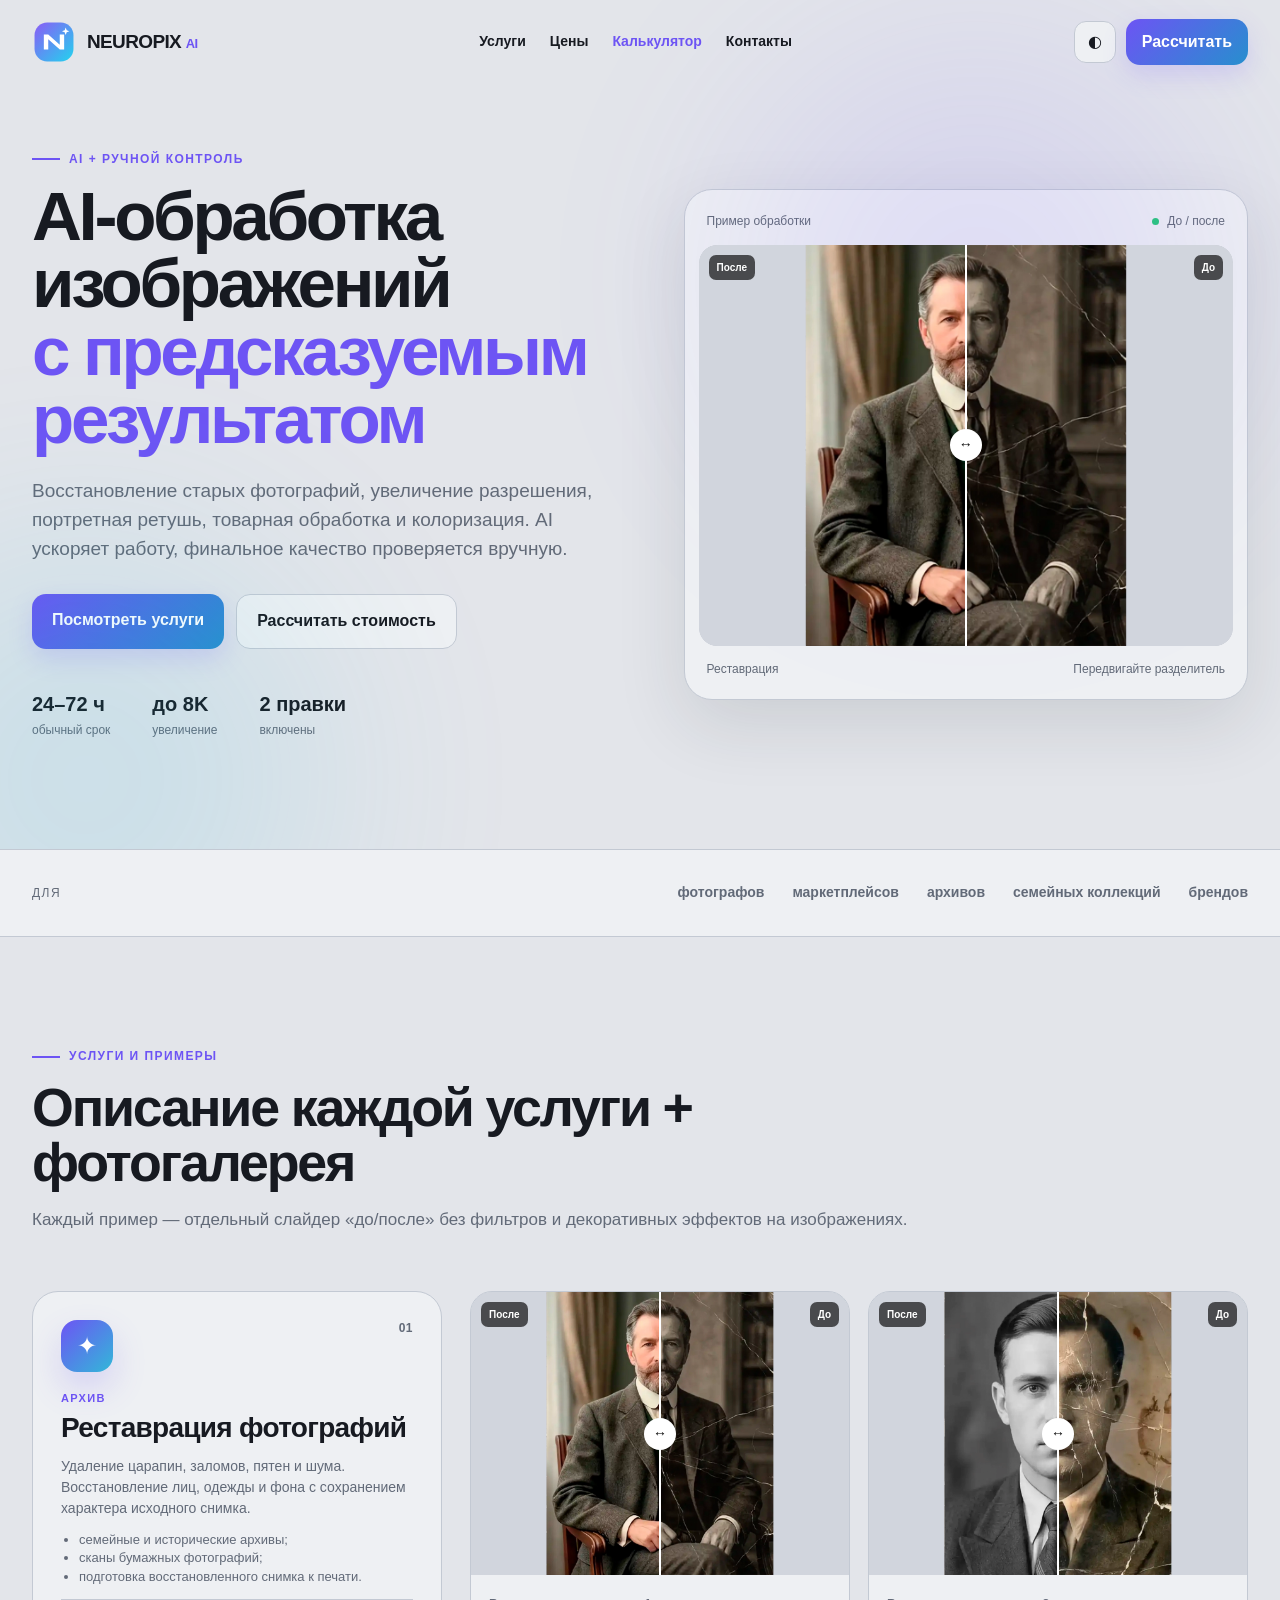
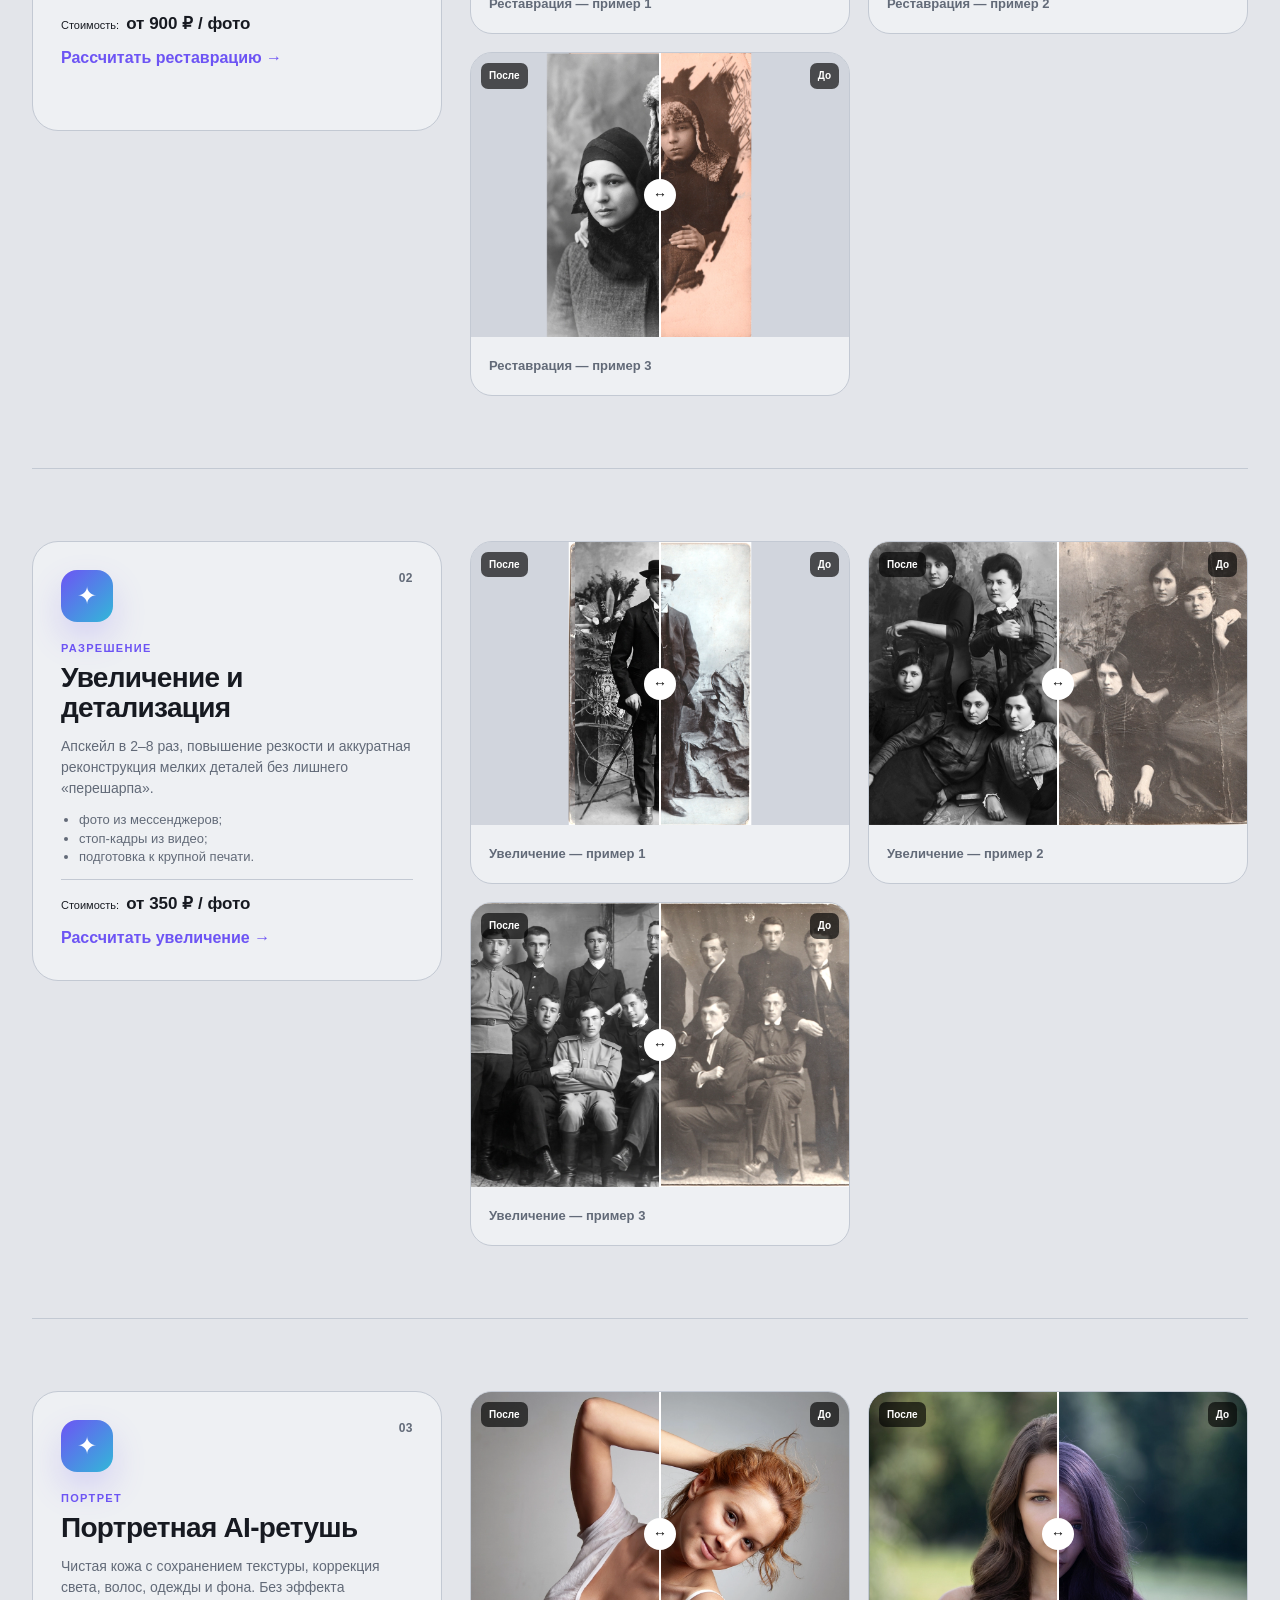
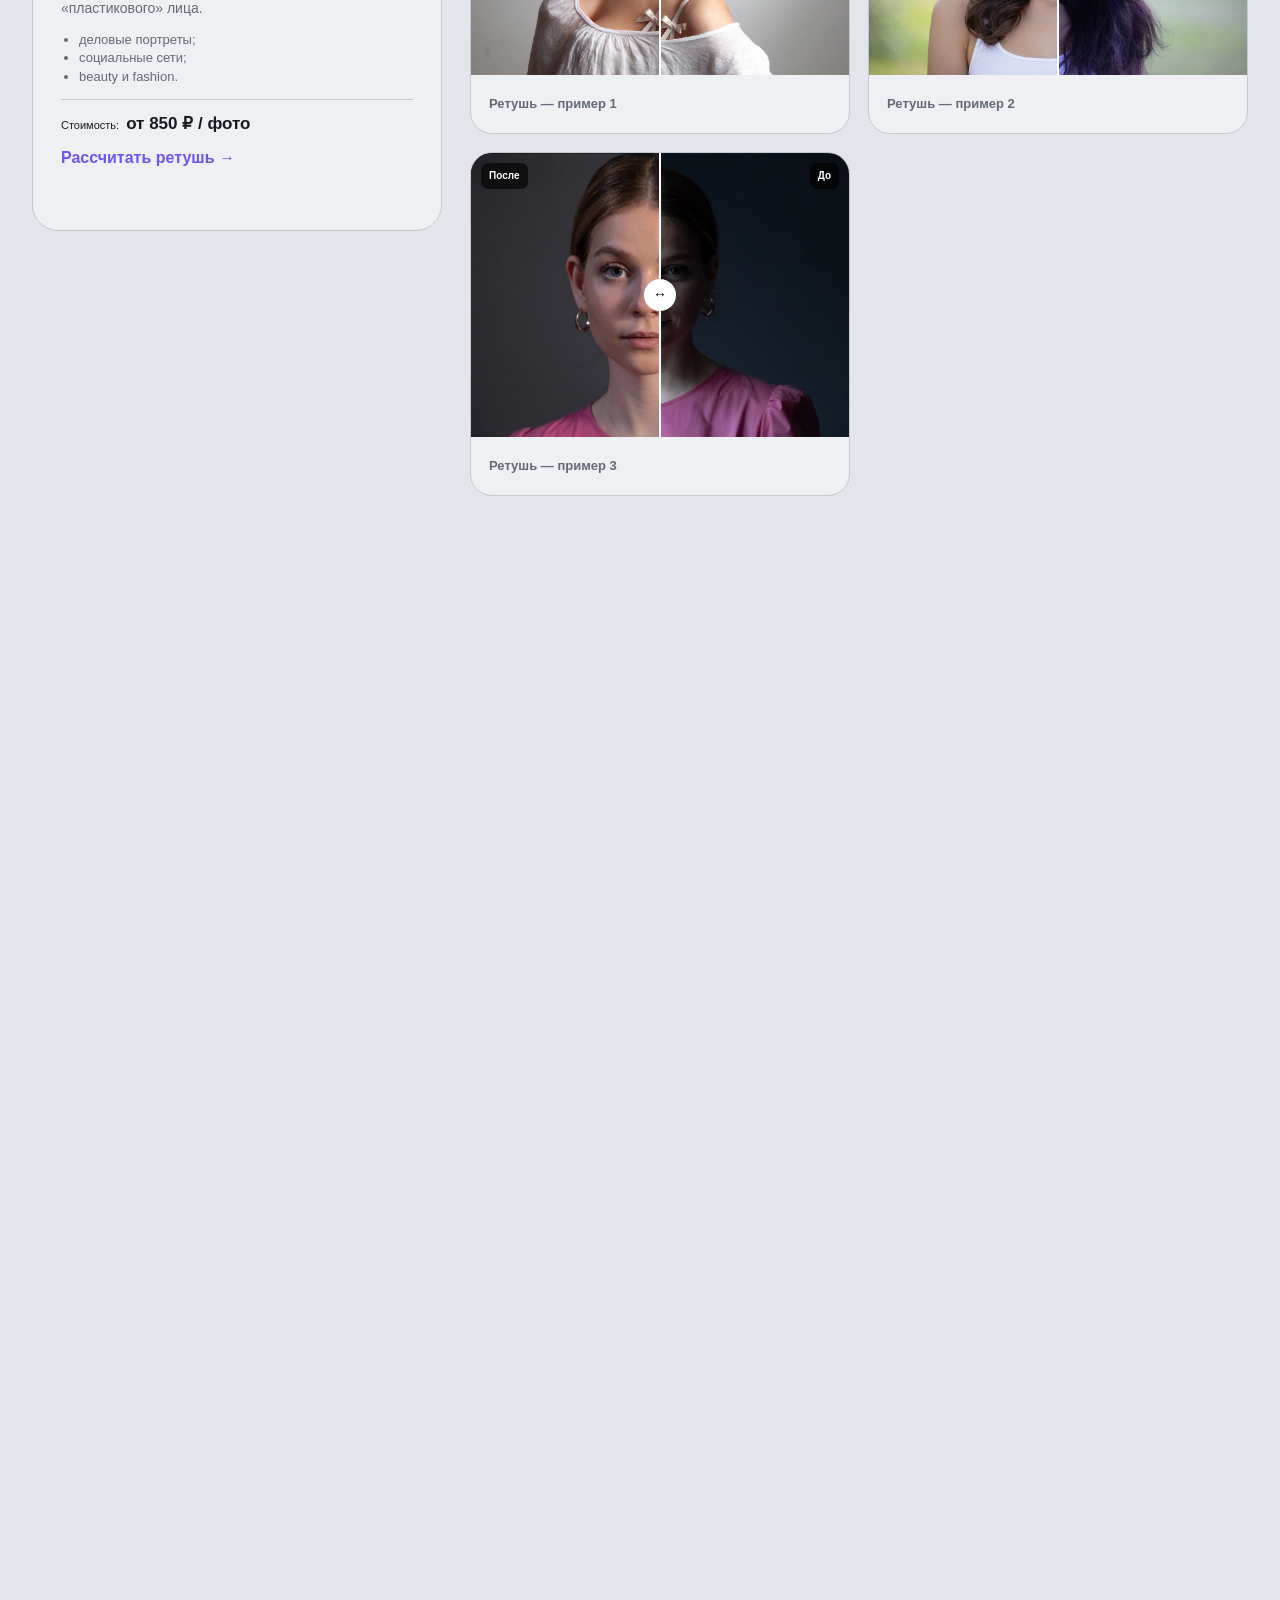
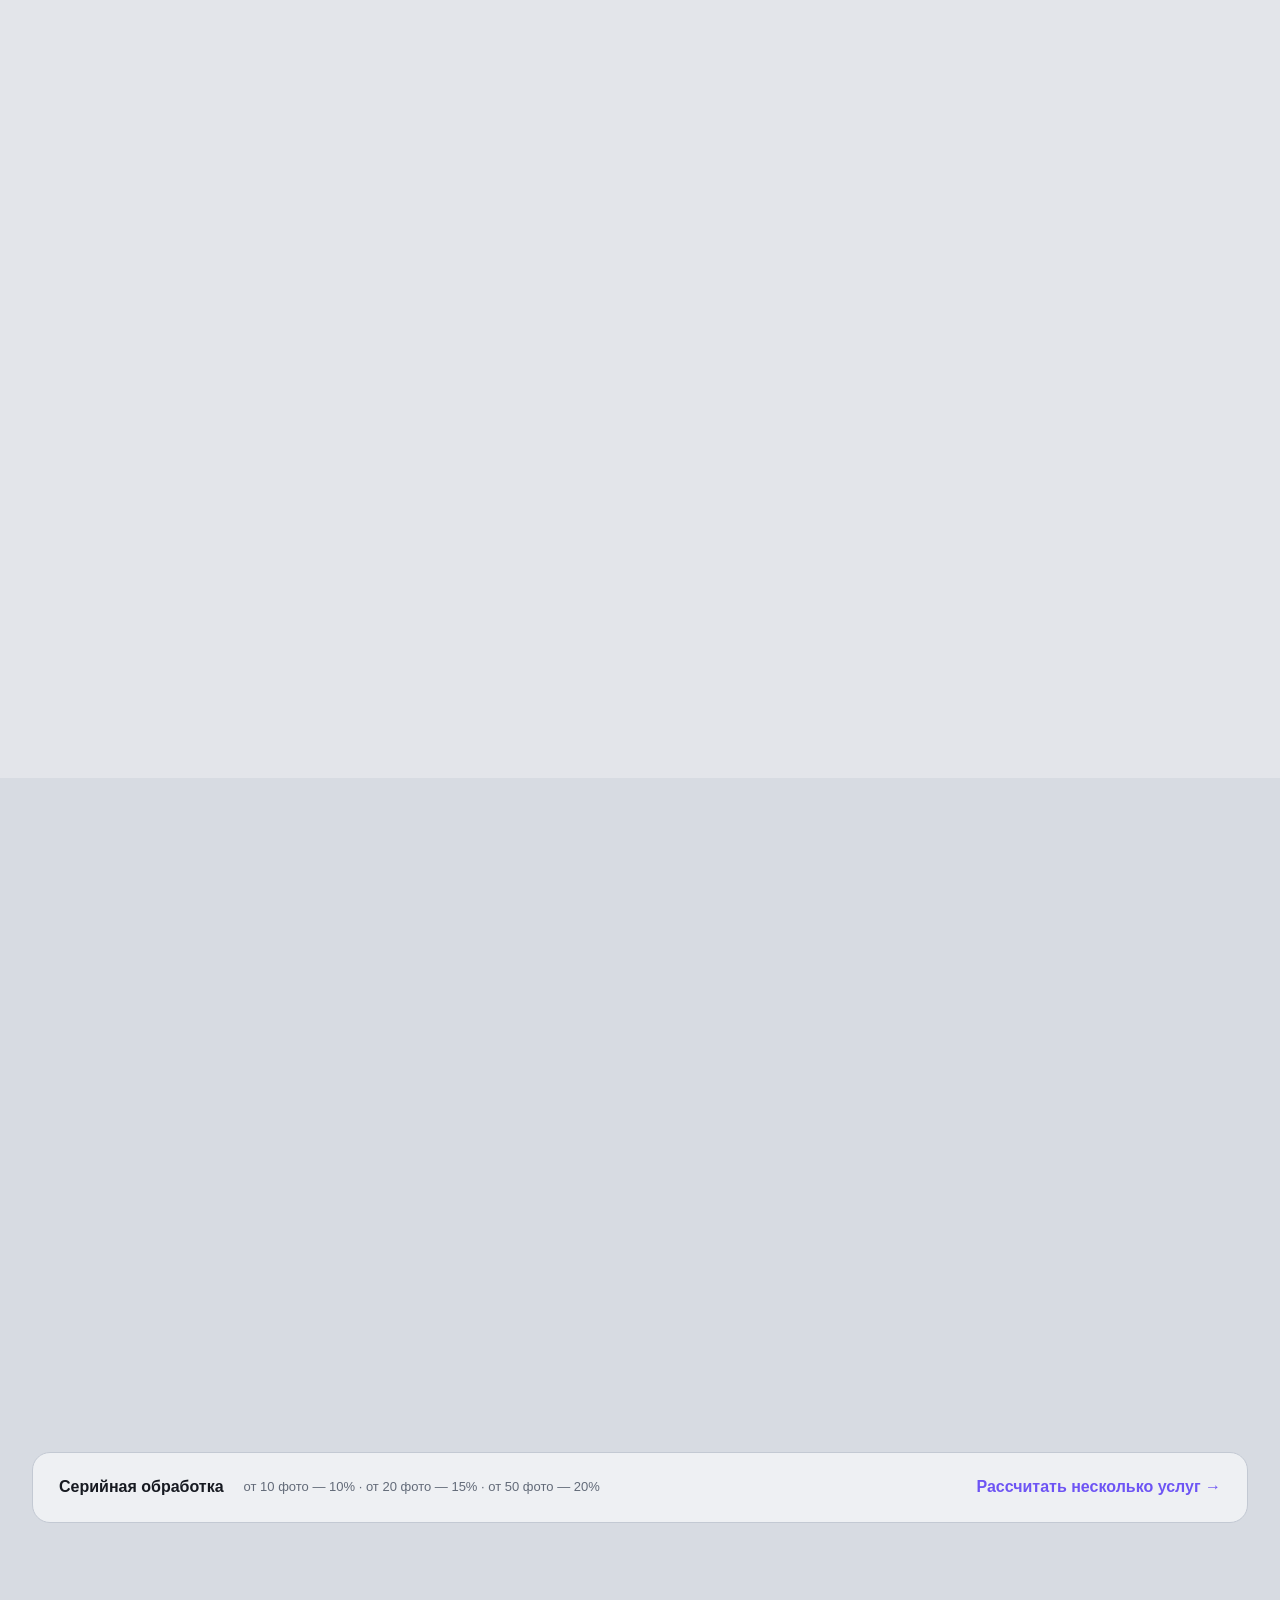
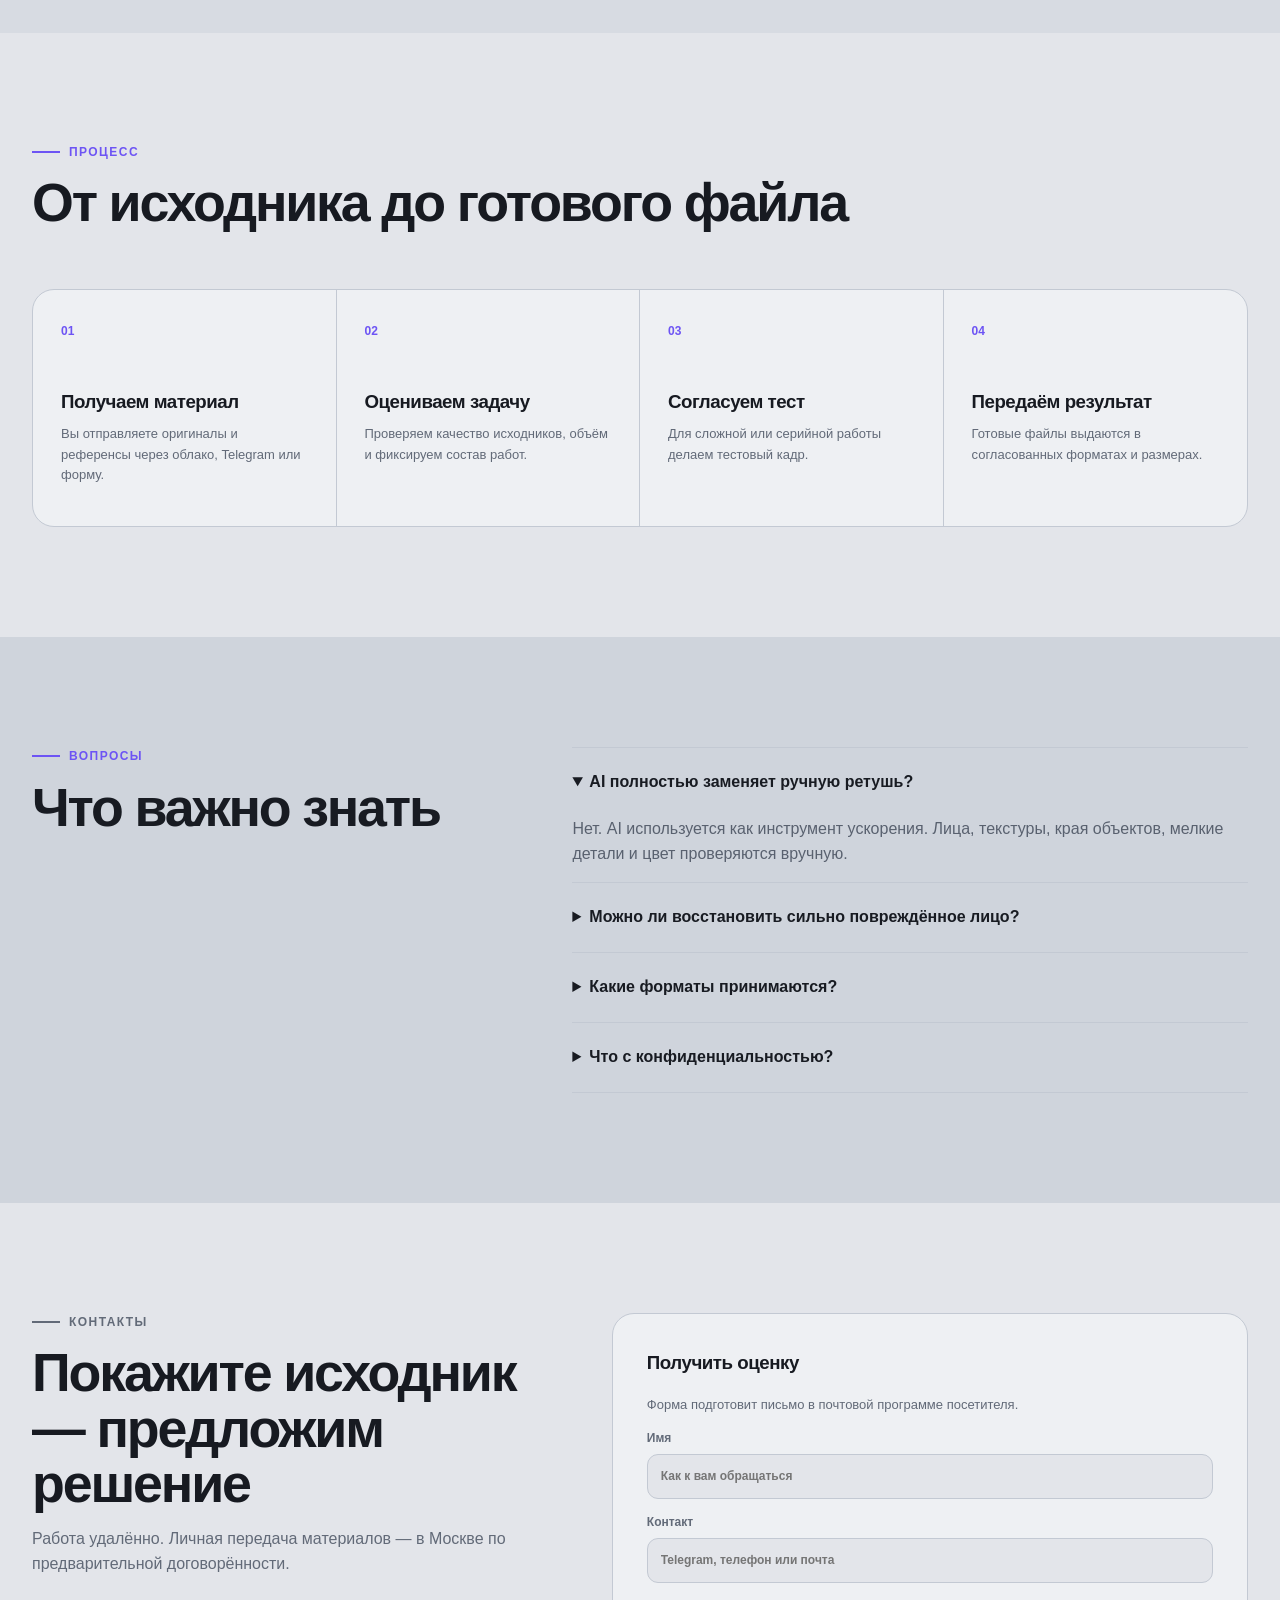
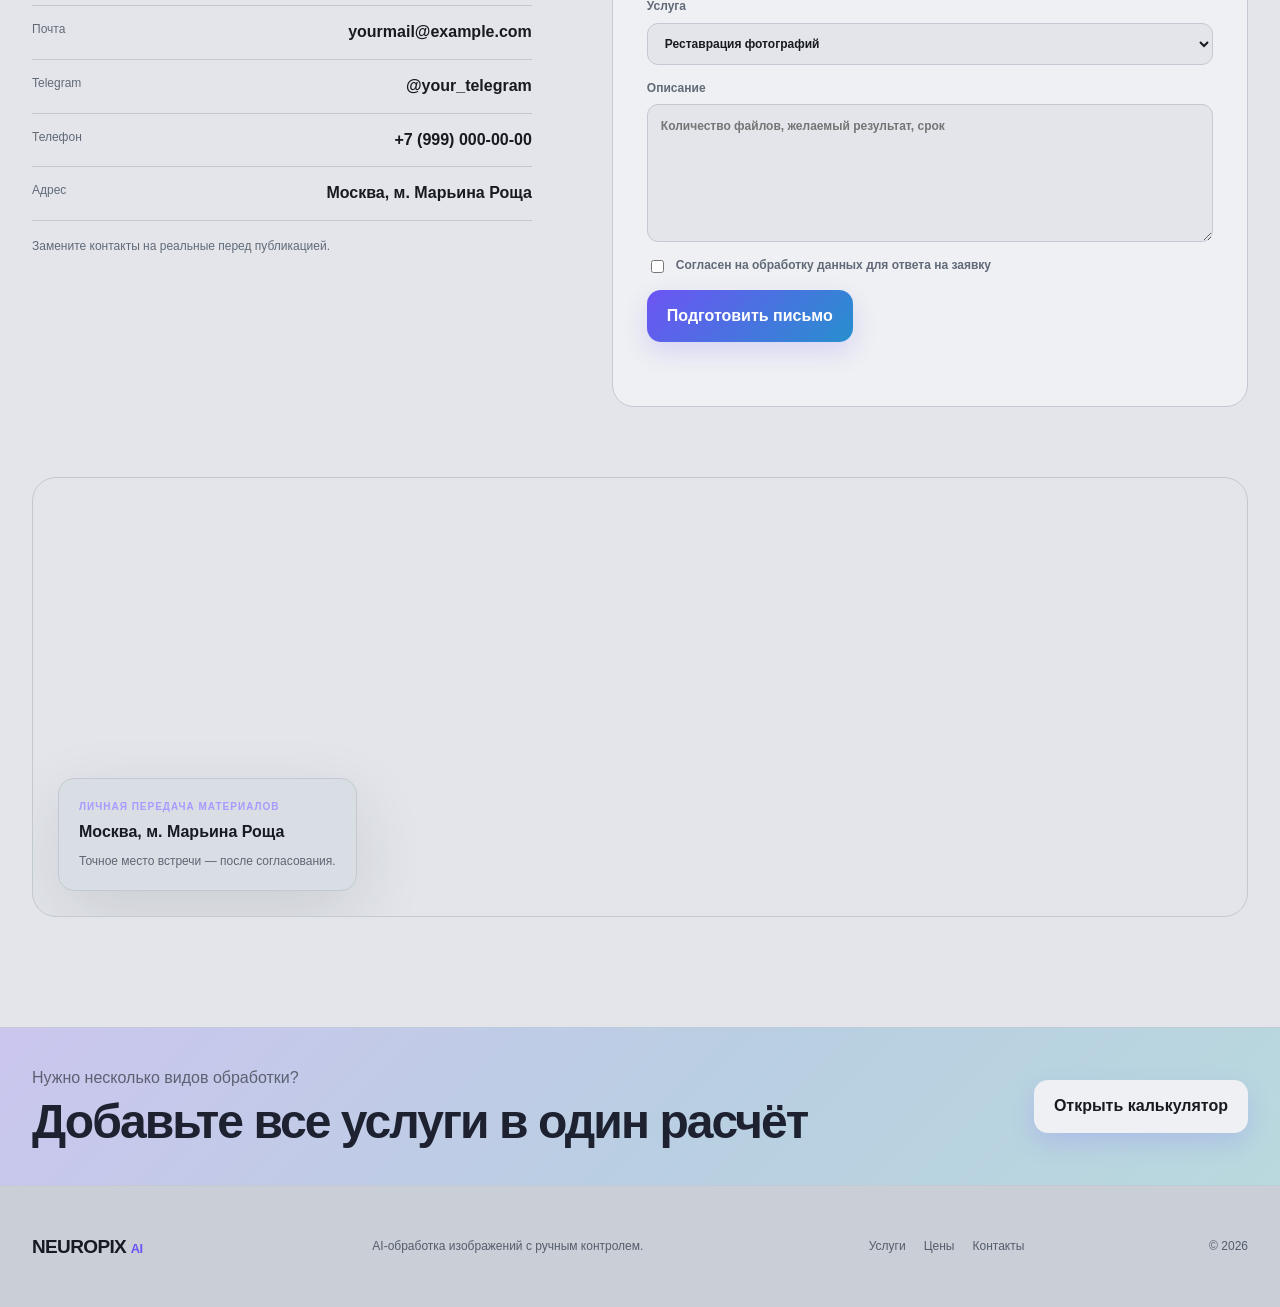
==== index.html @ d30654f6 "Add files via upload" ====
<!DOCTYPE html>
<html lang="ru">
<head>
  <meta charset="UTF-8">
  <meta name="viewport" content="width=device-width, initial-scale=1.0">
  <meta name="description" content="NEUROPIX AI — реставрация, ретушь, увеличение, колоризация и AI-обработка изображений.">
  <meta name="theme-color" content="#e3e5ea">
  <title>NEUROPIX AI — AI-обработка изображений</title>
  <link rel="stylesheet" href="assets/styles.css">
  <script src="assets/prices.js" defer></script>
  <script src="assets/images.js" defer></script>
  <script src="assets/script.js" defer></script>
</head>
<body>
  <a class="skip-link" href="#main">Перейти к содержанию</a>

  <header class="header" id="top">
    <div class="container header__inner">
      <a class="logo" href="#top" aria-label="NEUROPIX AI — на главную">
        <svg class="logo__mark" viewBox="0 0 52 52" aria-hidden="true">
          <defs><linearGradient id="logoGradient" x1="0" y1="0" x2="1" y2="1"><stop offset="0" stop-color="#8b5cf6"/><stop offset="1" stop-color="#22d3ee"/></linearGradient></defs>
          <rect x="3" y="3" width="46" height="46" rx="15" fill="url(#logoGradient)"/>
          <path d="M14 35V17h5.2l13.6 12.2V17H38v18h-5.1L19.2 22.8V35H14Z" fill="white"/>
          <path d="M39.8 8.8l1.2 3.2 3.2 1.2-3.2 1.2-1.2 3.2-1.2-3.2-3.2-1.2 3.2-1.2 1.2-3.2Z" fill="white"/>
        </svg>
        <span class="logo__text">NEUROPIX <small>AI</small></span>
      </a>

      <nav class="nav" id="site-nav" aria-label="Основная навигация">
        <a href="#services">Услуги</a>
        <a href="#prices">Цены</a>
        <button class="nav__button" type="button" data-open-calculator>Калькулятор</button>
        <a href="#contacts">Контакты</a>
      </nav>

      <div class="header__actions">
        <button class="icon-button theme-toggle" type="button" aria-label="Переключить тему" title="Переключить тему">◐</button>
        <button class="button button--small" type="button" data-open-calculator>Рассчитать</button>
        <button class="menu-toggle" type="button" aria-controls="site-nav" aria-expanded="false" aria-label="Открыть меню"><span></span><span></span><span></span></button>
      </div>
    </div>
  </header>

  <main id="main">
    <section class="hero section">
      <div class="hero__glow hero__glow--one"></div>
      <div class="hero__glow hero__glow--two"></div>
      <div class="container hero__grid">
        <div class="hero__content reveal">
          <p class="eyebrow"><span></span> AI + ручной контроль</p>
          <h1>AI-обработка изображений <em>с предсказуемым результатом</em></h1>
          <p class="hero__lead">Восстановление старых фотографий, увеличение разрешения, портретная ретушь, товарная обработка и колоризация. AI ускоряет работу, финальное качество проверяется вручную.</p>
          <div class="hero__buttons">
            <a class="button" href="#services">Посмотреть услуги</a>
            <button class="button button--ghost" type="button" data-open-calculator>Рассчитать стоимость</button>
          </div>
          <ul class="hero__facts"><li><strong>24–72 ч</strong><span>обычный срок</span></li><li><strong>до 8K</strong><span>увеличение</span></li><li><strong>2 правки</strong><span>включены</span></li></ul>
        </div>

        <div class="hero__visual reveal" data-delay="120">
          <div class="hero-card">
            <div class="hero-card__top"><span>Пример обработки</span><span class="status"><i></i> До / после</span></div>
            <div class="compare compare--hero" data-hero-compare></div>
            <div class="hero-card__meta"><span>Реставрация</span><span>Передвигайте разделитель</span></div>
          </div>
        </div>
      </div>
    </section>

    <section class="trust">
      <div class="container trust__inner"><span>Для</span><div class="trust__items"><span>фотографов</span><span>маркетплейсов</span><span>архивов</span><span>семейных коллекций</span><span>брендов</span></div></div>
    </section>

    <section class="section services-section" id="services">
      <div class="container">
        <div class="section-heading reveal">
          <p class="eyebrow"><span></span> Услуги и примеры</p>
          <h2>Описание каждой услуги + фотогалерея</h2>
          <p>Каждый пример — отдельный слайдер «до/после» без фильтров и декоративных эффектов на изображениях.</p>
        </div>

        <article class="service-detail reveal" id="restoration">
          <div class="service-detail__copy">
            <span class="service-detail__number">01</span><p class="service-detail__kicker">Архив</p><h3>Реставрация фотографий</h3>
            <p>Удаление царапин, заломов, пятен и шума. Восстановление лиц, одежды и фона с сохранением характера исходного снимка.</p>
            <ul><li>семейные и исторические архивы;</li><li>сканы бумажных фотографий;</li><li>подготовка восстановленного снимка к печати.</li></ul>
            <div class="service-detail__price">Стоимость: <strong data-price="restoration"></strong></div>
            <button class="text-button" type="button" data-open-calculator data-service="restoration">Рассчитать реставрацию →</button>
          </div>
          <div class="service-detail__gallery" data-gallery="restoration"></div>
        </article>

        <article class="service-detail reveal" id="upscale">
          <div class="service-detail__copy">
            <span class="service-detail__number">02</span><p class="service-detail__kicker">Разрешение</p><h3>Увеличение и детализация</h3>
            <p>Апскейл в 2–8 раз, повышение резкости и аккуратная реконструкция мелких деталей без лишнего «перешарпа».</p>
            <ul><li>фото из мессенджеров;</li><li>стоп-кадры из видео;</li><li>подготовка к крупной печати.</li></ul>
            <div class="service-detail__price">Стоимость: <strong data-price="upscale"></strong></div>
            <button class="text-button" type="button" data-open-calculator data-service="upscale">Рассчитать увеличение →</button>
          </div>
          <div class="service-detail__gallery" data-gallery="upscale"></div>
        </article>

        <article class="service-detail reveal" id="retouch">
          <div class="service-detail__copy">
            <span class="service-detail__number">03</span><p class="service-detail__kicker">Портрет</p><h3>Портретная AI-ретушь</h3>
            <p>Чистая кожа с сохранением текстуры, коррекция света, волос, одежды и фона. Без эффекта «пластикового» лица.</p>
            <ul><li>деловые портреты;</li><li>социальные сети;</li><li>beauty и fashion.</li></ul>
            <div class="service-detail__price">Стоимость: <strong data-price="retouch"></strong></div>
            <button class="text-button" type="button" data-open-calculator data-service="retouch">Рассчитать ретушь →</button>
          </div>
          <div class="service-detail__gallery" data-gallery="retouch"></div>
        </article>

        <article class="service-detail reveal" id="marketplace">
          <div class="service-detail__copy">
            <span class="service-detail__number">04</span><p class="service-detail__kicker">E-commerce</p><h3>Товары и маркетплейсы</h3>
            <p>Удаление и замена фона, чистка предмета, коррекция цвета, тени и отражений. Серия приводится к единому визуальному стандарту.</p>
            <ul><li>Ozon и Wildberries;</li><li>интернет-магазины и каталоги;</li><li>серийная обработка карточек.</li></ul>
            <div class="service-detail__price">Стоимость: <strong data-price="marketplace"></strong></div>
            <button class="text-button" type="button" data-open-calculator data-service="marketplace">Рассчитать товарные фото →</button>
          </div>
          <div class="service-detail__gallery" data-gallery="marketplace"></div>
        </article>

        <article class="service-detail reveal" id="colorization">
          <div class="service-detail__copy">
            <span class="service-detail__number">05</span><p class="service-detail__kicker">Цвет</p><h3>Колоризация и стилизация</h3>
            <p>Натуральная колоризация чёрно-белых фотографий и стилизация изображения под согласованный визуальный референс.</p>
            <ul><li>исторические фотографии;</li><li>семейные архивы;</li><li>обложки и визуальные серии.</li></ul>
            <div class="service-detail__price">Стоимость: <strong data-price="colorization"></strong></div>
            <button class="text-button" type="button" data-open-calculator data-service="colorization">Рассчитать колоризацию →</button>
          </div>
          <div class="service-detail__gallery" data-gallery="colorization"></div>
        </article>
      </div>
    </section>

    <section class="section section--soft" id="prices">
      <div class="container">
        <div class="section-heading reveal"><p class="eyebrow"><span></span> Стоимость</p><h2>Цены редактируются в одном файле</h2><p>Все суммы на этой странице и в калькуляторе загружаются из <code>assets/prices.js</code>.</p></div>
        <div class="pricing-grid" id="pricing-grid"></div>
        <div class="batch-note reveal"><span>Серийная обработка</span><p id="discount-note"></p><button class="text-button" type="button" data-open-calculator>Рассчитать несколько услуг →</button></div>
      </div>
    </section>

    <section class="section process-section">
      <div class="container">
        <div class="section-heading reveal"><p class="eyebrow"><span></span> Процесс</p><h2>От исходника до готового файла</h2></div>
        <ol class="process"><li class="reveal"><span>01</span><div><h3>Получаем материал</h3><p>Вы отправляете оригиналы и референсы через облако, Telegram или форму.</p></div></li><li class="reveal" data-delay="70"><span>02</span><div><h3>Оцениваем задачу</h3><p>Проверяем качество исходников, объём и фиксируем состав работ.</p></div></li><li class="reveal" data-delay="140"><span>03</span><div><h3>Согласуем тест</h3><p>Для сложной или серийной работы делаем тестовый кадр.</p></div></li><li class="reveal" data-delay="210"><span>04</span><div><h3>Передаём результат</h3><p>Готовые файлы выдаются в согласованных форматах и размерах.</p></div></li></ol>
      </div>
    </section>

    <section class="section section--dark faq-section">
      <div class="container faq-grid">
        <div class="section-heading reveal"><p class="eyebrow"><span></span> Вопросы</p><h2>Что важно знать</h2></div>
        <div class="accordion reveal"><details open><summary>AI полностью заменяет ручную ретушь?</summary><p>Нет. AI используется как инструмент ускорения. Лица, текстуры, края объектов, мелкие детали и цвет проверяются вручную.</p></details><details><summary>Можно ли восстановить сильно повреждённое лицо?</summary><p>Возможность зависит от исходника и наличия дополнительных фотографий. При нехватке информации реконструкция может быть художественной.</p></details><details><summary>Какие форматы принимаются?</summary><p>JPEG, PNG, TIFF, PSD и большинство RAW-форматов. Для лучшего результата нужен оригинальный файл.</p></details><details><summary>Что с конфиденциальностью?</summary><p>Файлы используются для выполнения заказа и не публикуются без отдельного разрешения клиента.</p></details></div>
      </div>
    </section>

    <section class="section contact-section" id="contacts">
      <div class="container contact-grid">
        <div class="contact-info reveal">
          <p class="eyebrow"><span></span> Контакты</p><h2>Покажите исходник — предложим решение</h2><p>Работа удалённо. Личная передача материалов — в Москве по предварительной договорённости.</p>
          <div class="contact-list"><a href="mailto:yourmail@example.com"><span>Почта</span><strong>yourmail@example.com</strong></a><a href="https://t.me/your_telegram" target="_blank" rel="noopener"><span>Telegram</span><strong>@your_telegram</strong></a><a href="tel:+79990000000"><span>Телефон</span><strong>+7 (999) 000-00-00</strong></a><div><span>Адрес</span><strong>Москва, м. Марьина Роща</strong></div></div>
          <p class="replace-note">Замените контакты на реальные перед публикацией.</p>
        </div>

        <form class="contact-form reveal" id="contact-form" data-email="yourmail@example.com">
          <h3>Получить оценку</h3><p>Форма подготовит письмо в почтовой программе посетителя.</p>
          <label>Имя<input type="text" name="name" autocomplete="name" placeholder="Как к вам обращаться" required></label>
          <label>Контакт<input type="text" name="contact" placeholder="Telegram, телефон или почта" required></label>
          <label>Услуга<select name="service" id="contact-service"></select></label>
          <label>Описание<textarea name="message" rows="6" placeholder="Количество файлов, желаемый результат, срок"></textarea></label>
          <label class="checkbox"><input type="checkbox" required><span>Согласен на обработку данных для ответа на заявку</span></label>
          <button class="button" type="submit">Подготовить письмо</button><p class="form-status" id="form-status" aria-live="polite"></p>
        </form>
      </div>

      <div class="container map-wrap reveal"><iframe title="Карта района Марьина Роща в Москве" src="https://www.openstreetmap.org/export/embed.html?bbox=37.594%2C55.782%2C37.635%2C55.806&amp;layer=mapnik&amp;marker=55.794%2C37.616" loading="lazy"></iframe><div class="map-card"><span>Личная передача материалов</span><strong>Москва, м. Марьина Роща</strong><p>Точное место встречи — после согласования.</p></div></div>
    </section>

    <section class="cta-section"><div class="container cta reveal"><div><p>Нужно несколько видов обработки?</p><h2>Добавьте все услуги в один расчёт</h2></div><button class="button button--light" type="button" data-open-calculator>Открыть калькулятор</button></div></section>
  </main>

  <footer class="footer"><div class="container footer__grid"><a class="logo" href="#top"><span class="logo__text">NEUROPIX <small>AI</small></span></a><p>AI-обработка изображений с ручным контролем.</p><nav><a href="#services">Услуги</a><a href="#prices">Цены</a><a href="#contacts">Контакты</a></nav><p class="copyright">© <span id="year"></span></p></div></footer>

  <section class="calc-window" id="calculator-window" aria-label="Калькулятор стоимости" aria-hidden="true">
    <header class="calc-window__bar" id="calculator-drag-handle">
      <div><span class="calc-window__dot"></span><strong>Калькулятор услуг</strong></div>
      <div class="calc-window__controls">
        <button type="button" id="calculator-minimize" aria-label="Свернуть калькулятор" title="Свернуть">−</button>
        <button type="button" id="calculator-close" aria-label="Закрыть калькулятор" title="Закрыть">×</button>
      </div>
    </header>
    <div class="calc-window__body" id="calculator-body">
      <p class="calc-window__intro">Добавляйте несколько услуг. Каждая строка рассчитывается отдельно, затем суммы складываются.</p>
      <div class="calc-items" id="calc-items"></div>
      <button class="calc-add" id="calc-add-service" type="button">+ Добавить услугу</button>
      <div class="calc-global">
        <label>Срок выполнения<select id="calc-deadline"></select></label>
      </div>
      <div class="calc-total" aria-live="polite"><div><span>Ориентировочная стоимость</span><strong id="calc-total">—</strong></div><p id="calc-discount"></p></div>
      <div class="calc-actions"><button class="button" id="calc-order" type="button">Перенести расчёт в заявку</button><button class="button button--ghost" id="calc-clear" type="button">Очистить</button></div>
      <p class="calc-footnote">Итоговая стоимость фиксируется после просмотра исходников.</p>
    </div>
  </section>
</body>
</html>
---- assets/styles.css ----
:root {
  color-scheme: light;
  --bg: #e3e5ea;
  --surface: #eef0f3;
  --surface-2: #d7dbe2;
  --surface-3: #cfd4dc;
  --text: #171a21;
  --muted: #626a78;
  --line: #c3c9d3;
  --accent: #6d54f4;
  --accent-2: #278fce;
  --contrast-bg: #cfd4dc;
  --contrast-surface: #dadee5;
  --contrast-text: #181b22;
  --contrast-muted: #59616f;
  --footer-bg: #c9ced7;
  --footer-text: #555e6c;
  --bar-bg: #cfd4dc;
  --bar-button: #bcc2cd;
  --bar-text: #171a21;
  --total-bg: #cfd4dc;
  --compare-bg: #c6cbd4;
  --compare-placeholder: #d1d5dd;
  --compare-placeholder-text: #626a77;
  --map-card-bg: #d9dde4;
  --map-card-text: #171a21;
  --map-card-muted: #5f6774;
  --cta-bg: linear-gradient(135deg,#cbc6ee,#b9cfe2 56%,#b9d9de);
  --cta-text: #1d2130;
  --cta-muted: #5c6171;
  --radius: 24px;
  --shadow: 0 24px 70px rgba(34, 39, 52, .12);
  --container: 1900px;
}
:root[data-theme="dark"] {
  color-scheme: dark;
  --bg:#0c0e13;
  --surface:#13161d;
  --surface-2:#191d26;
  --surface-3:#202530;
  --text:#f5f7fb;
  --muted:#9aa2b1;
  --line:#2a303c;
  --contrast-bg:#090b10;
  --contrast-surface:#11151c;
  --contrast-text:#f5f7fb;
  --contrast-muted:#a6adba;
  --footer-bg:#07080c;
  --footer-text:#a5aab4;
  --bar-bg:#11141b;
  --bar-button:#242935;
  --bar-text:#ffffff;
  --total-bg:#10131a;
  --compare-bg:#252a34;
  --compare-placeholder:#272c36;
  --compare-placeholder-text:#a6adba;
  --map-card-bg:#101219;
  --map-card-text:#ffffff;
  --map-card-muted:#aeb4c0;
  --cta-bg:linear-gradient(135deg,#29205b,#183d6d 55%,#0d5162);
  --cta-text:#ffffff;
  --cta-muted:rgba(255,255,255,.72);
  --shadow:0 24px 70px rgba(0,0,0,.34);
}
* { box-sizing: border-box; }
html { scroll-behavior: smooth; }
body { margin:0; color:var(--text); background:var(--bg); font-family:"Segoe UI",Arial,Helvetica,sans-serif; line-height:1.55; font-weight:400; -webkit-font-smoothing:antialiased; text-rendering:optimizeLegibility; }
button, input, select, textarea { font: inherit; }
a { color:inherit; text-decoration:none; }
button { color:inherit; }
img { display:block; max-width:100%; }
.container { width:min(calc(100% - 64px), var(--container)); margin-inline:auto; }
.section { padding:110px 0; }
.section--soft { background:var(--surface-2); }
.section--dark { color:var(--contrast-text); background:var(--contrast-bg); }
.skip-link { position:fixed; top:-100px; left:20px; z-index:9999; padding:10px 14px; color:var(--text); background:var(--surface); border:1px solid var(--line); }
.skip-link:focus { top:20px; }

.header { position:fixed; inset:0 0 auto; z-index:200; border-bottom:1px solid transparent; transition:background .2s ease,border-color .2s ease; }
.header.is-scrolled { background:color-mix(in srgb, var(--bg) 90%, transparent); border-color:var(--line); backdrop-filter:blur(18px); }
.header__inner { min-height:84px; display:flex; align-items:center; justify-content:space-between; gap:28px; }
.logo { display:inline-flex; align-items:center; gap:11px; font-weight:900; letter-spacing:-.04em; }
.logo__mark { width:44px; height:44px; }
.logo__text { font-size:19px; }
.logo__text small { color:var(--accent); font-size:.68em; }
.nav { display:flex; align-items:center; gap:24px; font-size:14px; font-weight:720; }
.nav__button, .text-button { border:0; padding:0; color:var(--accent); background:none; cursor:pointer; font-weight:780; }
.header__actions { display:flex; align-items:center; gap:10px; }
.icon-button, .menu-toggle { width:42px; height:42px; border:1px solid var(--line); border-radius:12px; background:var(--surface); cursor:pointer; }
.menu-toggle { display:none; place-content:center; gap:4px; }
.menu-toggle span { display:block; width:18px; height:2px; background:currentColor; }
.button { border:0; border-radius:14px; padding:14px 20px; background:linear-gradient(135deg,var(--accent),var(--accent-2)); color:#fff; font-weight:800; cursor:pointer; box-shadow:0 10px 25px rgba(114,87,255,.18); }
.button--small { padding:11px 16px; }
.button--ghost { border:1px solid var(--line); color:var(--text); background:var(--surface); box-shadow:none; }
.button--light { color:var(--text); background:var(--surface); }

.hero { position:relative; overflow:hidden; min-height:760px; padding-top:150px; display:flex; align-items:center; }
.hero__grid { display:grid; grid-template-columns:minmax(0,1.02fr) minmax(520px,.98fr); align-items:center; gap:clamp(48px,5vw,110px); }
.hero__glow { position:absolute; width:480px; height:480px; border-radius:50%; filter:blur(110px); opacity:.12; pointer-events:none; }
.hero__glow--one { right:5%; top:5%; background:#7358ff; }
.hero__glow--two { left:-12%; bottom:-20%; background:#21b6db; }
.eyebrow { display:flex; align-items:center; gap:9px; margin:0 0 14px; color:var(--accent); font-size:12px; font-weight:850; text-transform:uppercase; letter-spacing:.12em; }
.eyebrow span { width:28px; height:2px; background:currentColor; }
h1,h2,h3,p { margin-top:0; }
h1 { margin-bottom:22px; font-size:clamp(48px,5.4vw,82px); line-height:.98; letter-spacing:-.048em; font-weight:800; }
h1 em { display:block; color:var(--accent); font-style:normal; }
h2 { margin-bottom:16px; font-size:clamp(36px,4.2vw,64px); line-height:1.03; letter-spacing:-.04em; font-weight:800; }
h3 { letter-spacing:-.025em; }
.hero__lead { max-width:720px; color:var(--muted); font-size:19px; }
.hero__buttons { display:flex; flex-wrap:wrap; gap:12px; margin:30px 0 40px; }
.hero__facts { display:flex; gap:42px; list-style:none; padding:0; margin:0; }
.hero__facts li { display:grid; gap:1px; }
.hero__facts strong { font-size:20px; }
.hero__facts span { color:var(--muted); font-size:12px; }
.hero-card { max-width:820px; margin-left:auto; padding:14px; background:var(--surface); border:1px solid var(--line); border-radius:28px; box-shadow:var(--shadow); }
.hero-card__top,.hero-card__meta { display:flex; justify-content:space-between; gap:20px; padding:8px 8px 14px; color:var(--muted); font-size:12px; }
.hero-card__meta { padding:14px 8px 7px; }
.status i { display:inline-block; width:7px; height:7px; margin-right:5px; border-radius:50%; background:#28c77a; }
.trust { border-block:1px solid var(--line); background:var(--surface); }
.trust__inner { min-height:86px; display:flex; align-items:center; justify-content:space-between; gap:28px; }
.trust__inner>span { color:var(--muted); font-size:12px; text-transform:uppercase; letter-spacing:.12em; }
.trust__items { display:flex; justify-content:flex-end; gap:28px; color:var(--muted); font-weight:720; font-size:14px; }

.section-heading { max-width:980px; margin-bottom:58px; }
.section-heading>p:last-child { color:var(--muted); font-size:17px; }
.services-section { overflow:hidden; }
.service-detail { display:grid; grid-template-columns:minmax(370px,410px) minmax(0,1fr); gap:28px; padding:72px 0; border-top:1px solid var(--line); align-items:start; }
.service-detail:first-of-type { border-top:0; padding-top:0; }
.service-detail__copy { position:relative; min-height:440px; padding:28px; overflow:hidden; background:var(--surface); border:1px solid var(--line); border-radius:26px; }
.service-detail__copy::before { content:"✦"; position:absolute; top:28px; left:28px; width:52px; height:52px; display:grid; place-items:center; color:#fff; background:linear-gradient(135deg,var(--accent),#32b8d8); border-radius:16px; box-shadow:0 16px 34px color-mix(in srgb,var(--accent) 20%,transparent); font-size:24px; }
.service-detail__number { position:absolute; top:27px; right:28px; display:block; color:var(--muted); font-size:12px; font-weight:700; letter-spacing:.04em; }
.service-detail__kicker { margin:70px 0 6px; color:var(--accent); font-size:11px; font-weight:800; text-transform:uppercase; letter-spacing:.12em; }
.service-detail h3 { margin:0 0 13px; font-size:28px; line-height:1.08; font-weight:800; }
.service-detail__copy>p:not(.service-detail__kicker) { margin-bottom:12px; color:var(--muted); font-size:14px; line-height:1.5; }
.service-detail__copy ul { margin:12px 0 13px; padding-left:18px; color:var(--muted); font-size:13px; line-height:1.4; }
.service-detail__price { display:flex; align-items:baseline; gap:7px; margin:12px 0 9px; padding-top:11px; border-top:1px solid var(--line); font-size:11px; }
.service-detail__price strong { display:inline; margin:0; color:var(--text); font-size:17px; }
.service-detail__gallery { min-width:0; display:grid; grid-template-columns:repeat(3,minmax(0,430px)); gap:18px; align-items:start; justify-content:start; }

.compare-card { margin:0; min-width:0; overflow:hidden; background:var(--surface); border:1px solid var(--line); border-radius:22px; }
.compare-card figcaption { min-height:58px; display:flex; align-items:center; padding:14px 18px; color:var(--muted); font-size:13px; font-weight:600; }
.compare { --position:50%; position:relative; width:100%; aspect-ratio:4/3; overflow:hidden; background:var(--compare-bg); border-radius:0; }
.compare-card--hero { border:0; border-radius:18px; }
.compare-card--hero .compare { aspect-ratio:4/3; border-radius:18px; }
.compare-card--hero figcaption { display:none; }
.compare__placeholder { position:absolute; inset:0; display:grid; place-content:center; padding:20px; text-align:center; color:var(--compare-placeholder-text); background:var(--compare-placeholder); font-size:12px; line-height:1.7; }
.compare__placeholder code { font-size:10px; overflow-wrap:anywhere; }
.compare__image { position:absolute; inset:0; width:100%; height:100%; object-fit:cover; margin:0; padding:0; border:0; opacity:1; filter:none; transform:none; transition:none; }
.compare__after { position:absolute; inset:0; width:100%; overflow:hidden; clip-path:inset(0 calc(100% - var(--position)) 0 0); }
.compare__after .compare__image { width:100%; height:100%; object-fit:cover; object-position:center; }
.compare__label { position:absolute; top:10px; z-index:4; padding:5px 8px; color:#fff; background:rgba(0,0,0,.65); border-radius:7px; font-size:10px; font-weight:800; pointer-events:none; }
.compare__label--before { right:10px; }
.compare__label--after { left:10px; }
.compare__line { position:absolute; z-index:3; top:0; bottom:0; left:var(--position); width:2px; background:#fff; transform:translateX(-1px); pointer-events:none; }
.compare__line::after { content:'↔'; position:absolute; left:50%; top:50%; width:32px; height:32px; display:grid; place-items:center; transform:translate(-50%,-50%); border-radius:50%; color:#111; background:#fff; font-size:14px; font-weight:900; }
.compare__range { position:absolute; z-index:5; inset:0; width:100%; height:100%; margin:0; opacity:0; cursor:ew-resize; }

.pricing-grid { display:grid; grid-template-columns:repeat(5,1fr); gap:14px; }
.price-card { padding:26px; background:var(--surface); border:1px solid var(--line); border-radius:20px; }
.price-card>p { min-height:45px; font-weight:780; }
.price-card__price { display:flex; align-items:baseline; gap:6px; margin:18px 0; }
.price-card__price span,.price-card__price small { color:var(--muted); font-size:12px; }
.price-card__price strong { font-size:26px; letter-spacing:-.04em; }
.price-card ul { min-height:132px; margin:0 0 20px; padding-left:17px; color:var(--muted); font-size:13px; }
.batch-note { display:grid; grid-template-columns:auto 1fr auto; align-items:center; gap:20px; margin-top:18px; padding:22px 26px; border:1px solid var(--line); border-radius:18px; background:var(--surface); }
.batch-note span { font-weight:800; }
.batch-note p { margin:0; color:var(--muted); font-size:13px; }
.process { display:grid; grid-template-columns:repeat(4,1fr); list-style:none; padding:0; margin:0; border:1px solid var(--line); border-radius:22px; overflow:hidden; background:var(--surface); }
.process li { min-height:220px; padding:28px; border-right:1px solid var(--line); }
.process li:last-child { border-right:0; }
.process li>span { color:var(--accent); font-weight:900; font-size:12px; }
.process h3 { margin:45px 0 8px; }
.process p { color:var(--muted); font-size:13px; }
.faq-grid { display:grid; grid-template-columns:.8fr 1.2fr; gap:90px; }
.section--dark .section-heading p:last-child { color:var(--contrast-muted); }
.accordion details { border-top:1px solid var(--line); }
.accordion details:last-child { border-bottom:1px solid var(--line); }
.accordion summary { padding:22px 0; cursor:pointer; font-weight:760; }
.accordion p { color:var(--contrast-muted); }
.contact-grid { display:grid; grid-template-columns:.88fr 1.12fr; gap:80px; align-items:start; }
.contact-info>p { color:var(--muted); }
.contact-list { margin-top:28px; border-top:1px solid var(--line); }
.contact-list>* { display:flex; justify-content:space-between; gap:20px; padding:14px 0; border-bottom:1px solid var(--line); }
.contact-list span { color:var(--muted); font-size:12px; }
.contact-list strong { text-align:right; }
.replace-note { margin-top:16px; font-size:12px; }
.contact-form { padding:34px; background:var(--surface); border:1px solid var(--line); border-radius:22px; }
.contact-form>p { color:var(--muted); font-size:13px; }
.contact-form label,.calc-window label { display:grid; gap:7px; margin-bottom:14px; color:var(--muted); font-size:12px; font-weight:720; }
input,select,textarea { width:100%; border:1px solid var(--line); border-radius:11px; padding:12px 13px; color:var(--text); background:var(--bg); outline:none; }
textarea { resize:vertical; }
input:focus,select:focus,textarea:focus { border-color:var(--accent); box-shadow:0 0 0 3px color-mix(in srgb,var(--accent) 14%,transparent); }
.checkbox { display:flex!important; grid-template-columns:auto 1fr; align-items:flex-start; gap:9px!important; }
.checkbox input { width:auto; margin-top:4px; }
.form-status { min-height:20px; margin:10px 0 0!important; }
.map-wrap { position:relative; height:440px; margin-top:70px; overflow:hidden; border:1px solid var(--line); border-radius:24px; }
.map-wrap iframe { width:100%; height:100%; border:0; }
:root[data-theme="dark"] .map-wrap iframe { filter:invert(.90) hue-rotate(180deg) brightness(.78) contrast(.92); }
.map-card { position:absolute; left:25px; bottom:25px; max-width:360px; padding:20px; color:var(--map-card-text); background:var(--map-card-bg); border:1px solid var(--line); border-radius:16px; box-shadow:var(--shadow); }
.map-card span { display:block; margin-bottom:6px; color:#a89aff; font-size:10px; font-weight:850; text-transform:uppercase; letter-spacing:.1em; }
.map-card p { margin:7px 0 0; color:var(--map-card-muted); font-size:12px; }
.cta-section { padding:38px 0; color:var(--cta-text); background:var(--cta-bg); border-block:1px solid color-mix(in srgb,var(--line) 72%,transparent); }
.cta { display:flex; align-items:center; justify-content:space-between; gap:30px; }
.cta p { margin-bottom:6px; color:var(--cta-muted); }
.cta h2 { margin:0; font-size:clamp(30px,4vw,48px); }
.footer { padding:46px 0; color:var(--footer-text); background:var(--footer-bg); }
.footer__grid { display:grid; grid-template-columns:1fr 1.5fr 1fr auto; align-items:center; gap:28px; }
.footer .logo { color:var(--text); }
.footer p { margin:0; font-size:12px; }
.footer nav { display:flex; gap:18px; font-size:12px; }

/* Calculator: floating, closeable, minimizable, draggable; max 90% viewport height, 650px width. */
.calc-window { position:fixed; z-index:1000; display:none; width:650px; max-width:calc(100vw - 24px); max-height:90vh; overflow:hidden; color:var(--text); background:var(--surface); border:1px solid var(--line); border-radius:18px; box-shadow:0 30px 90px rgba(0,0,0,.28); }
.calc-window.is-open { display:flex; flex-direction:column; }
.calc-window.is-dragging { user-select:none; }
.calc-window__bar { flex:0 0 52px; display:flex; align-items:center; justify-content:space-between; gap:20px; padding:0 12px 0 16px; color:var(--bar-text); background:var(--bar-bg); border-bottom:1px solid var(--line); cursor:move; touch-action:none; }
.calc-window__bar>div:first-child { display:flex; align-items:center; gap:9px; }
.calc-window__dot { width:8px; height:8px; border-radius:50%; background:#7b63ff; }
.calc-window__controls { display:flex; gap:5px; }
.calc-window__controls button { width:34px; height:32px; border:0; border-radius:8px; color:var(--bar-text); background:var(--bar-button); cursor:pointer; font-size:20px; line-height:1; }
.calc-window__body { min-height:0; overflow-y:auto; overscroll-behavior:contain; padding:20px; }
.calc-window.is-minimized { max-height:52px; }
.calc-window.is-minimized .calc-window__body { display:none; }
.calc-window__intro { margin-bottom:14px; color:var(--muted); font-size:12px; }
.calc-items { display:grid; gap:10px; }
.calc-item { padding:14px; border:1px solid var(--line); border-radius:14px; background:var(--bg); }
.calc-item__head { display:flex; justify-content:space-between; align-items:center; gap:15px; margin-bottom:10px; }
.calc-item__head strong { font-size:13px; }
.calc-item__remove { border:0; padding:0; color:#d45c68; background:none; cursor:pointer; font-size:11px; font-weight:780; }
.calc-item label { margin-bottom:9px; }
.calc-item__grid { display:grid; grid-template-columns:145px 1fr; gap:10px; }
.calc-item__subtotal { display:flex; justify-content:space-between; align-items:center; gap:15px; padding-top:10px; border-top:1px solid var(--line); }
.calc-item__subtotal span { color:var(--muted); font-size:11px; }
.calc-item__subtotal strong { font-size:16px; }
.calc-add { width:100%; margin:10px 0 14px; border:1px dashed var(--accent); border-radius:12px; padding:11px; color:var(--accent); background:transparent; cursor:pointer; font-weight:780; }
.calc-global { padding:12px 0 0; border-top:1px solid var(--line); }
.calc-total { padding:16px; color:var(--text); background:var(--total-bg); border:1px solid var(--line); border-radius:14px; }
.calc-total>div { display:flex; align-items:flex-end; justify-content:space-between; gap:20px; }
.calc-total span { color:var(--muted); font-size:11px; }
.calc-total strong { font-size:27px; letter-spacing:-.04em; }
.calc-total p { margin:7px 0 0; color:var(--muted); font-size:11px; }
.calc-actions { display:flex; gap:10px; margin-top:12px; }
.calc-actions .button { flex:1; }
.calc-footnote { margin:10px 0 0; color:var(--muted); font-size:10px; }

.reveal { opacity:0; transform:translateY(18px); transition:opacity .5s ease,transform .5s ease; }
.reveal.is-visible { opacity:1; transform:none; }

/* Theme consistency */
::selection { background:color-mix(in srgb,var(--accent) 28%,transparent); }
:root[data-theme="light"] .button--ghost { background:var(--surface); }
:root[data-theme="light"] .section--dark .eyebrow,
:root[data-theme="light"] .section--dark .service-detail__number { color:var(--accent); }
:root[data-theme="dark"] .button--light { background:#f4f5f8; color:#171a21; }

@media (max-width:1600px) {
  .service-detail__gallery { grid-template-columns:repeat(2,minmax(0,430px)); }
}
@media (max-width:1200px) {
  .nav { display:none; position:fixed; inset:84px 20px auto; padding:18px; flex-direction:column; align-items:stretch; background:var(--surface); border:1px solid var(--line); border-radius:18px; box-shadow:var(--shadow); }
  .nav.is-open { display:flex; }
  .menu-toggle { display:grid; }
  .service-detail { grid-template-columns:1fr; gap:24px; }
  .service-detail__copy { width:min(410px,100%); min-height:430px; }
  .service-detail__gallery { grid-template-columns:repeat(3,minmax(0,430px)); }
  .pricing-grid { grid-template-columns:repeat(3,1fr); }
  .footer__grid { grid-template-columns:1fr 1fr; }
}
@media (max-width:1100px) {
  .service-detail__gallery { grid-template-columns:repeat(2,minmax(0,430px)); }
}
@media (max-width:820px) {
  .section { padding:82px 0; }
  .header__actions .button { display:none; }
  .hero { min-height:auto; padding-top:130px; }
  .hero__grid,.faq-grid,.contact-grid { grid-template-columns:1fr; gap:44px; }
  .hero__visual { max-width:640px; }
  .trust__inner { padding:20px 0; align-items:flex-start; }
  .trust__items { flex-wrap:wrap; justify-content:flex-start; }
  .service-detail__gallery { grid-template-columns:repeat(2,minmax(0,430px)); }
  .pricing-grid { grid-template-columns:repeat(2,1fr); }
  .process { grid-template-columns:1fr 1fr; }
  .process li:nth-child(2) { border-right:0; }
  .cta { align-items:flex-start; flex-direction:column; }
}
@media (max-width:620px) {
  .container { width:min(calc(100% - 28px),var(--container)); }
  .header__inner { min-height:72px; }
  .nav { inset:72px 14px auto; }
  .logo__mark { width:38px; height:38px; }
  h1 { font-size:46px; }
  .hero__facts { gap:20px; flex-wrap:wrap; }
  .service-detail__gallery,.pricing-grid,.process { grid-template-columns:1fr; }
  .process li { border-right:0; }
  .batch-note { grid-template-columns:1fr; }
  .contact-form { padding:22px; }
  .contact-list>* { flex-direction:column; gap:3px; }
  .contact-list strong { text-align:left; }
  .map-wrap { height:420px; }
  .map-card { left:14px; right:14px; bottom:14px; }
  .footer__grid { grid-template-columns:1fr; }
  .footer nav { flex-wrap:wrap; }
  .calc-window { max-width:calc(100vw - 12px); }
  .calc-window__body { padding:14px; }
  .calc-item__grid { grid-template-columns:1fr; }
  .calc-total>div { align-items:flex-start; flex-direction:column; }
  .calc-actions { flex-direction:column; }
}
@media (prefers-reduced-motion:reduce) {
  html { scroll-behavior:auto; }
  *,*::before,*::after { transition-duration:.01ms!important; animation-duration:.01ms!important; }
  .reveal { opacity:1; transform:none; }
}
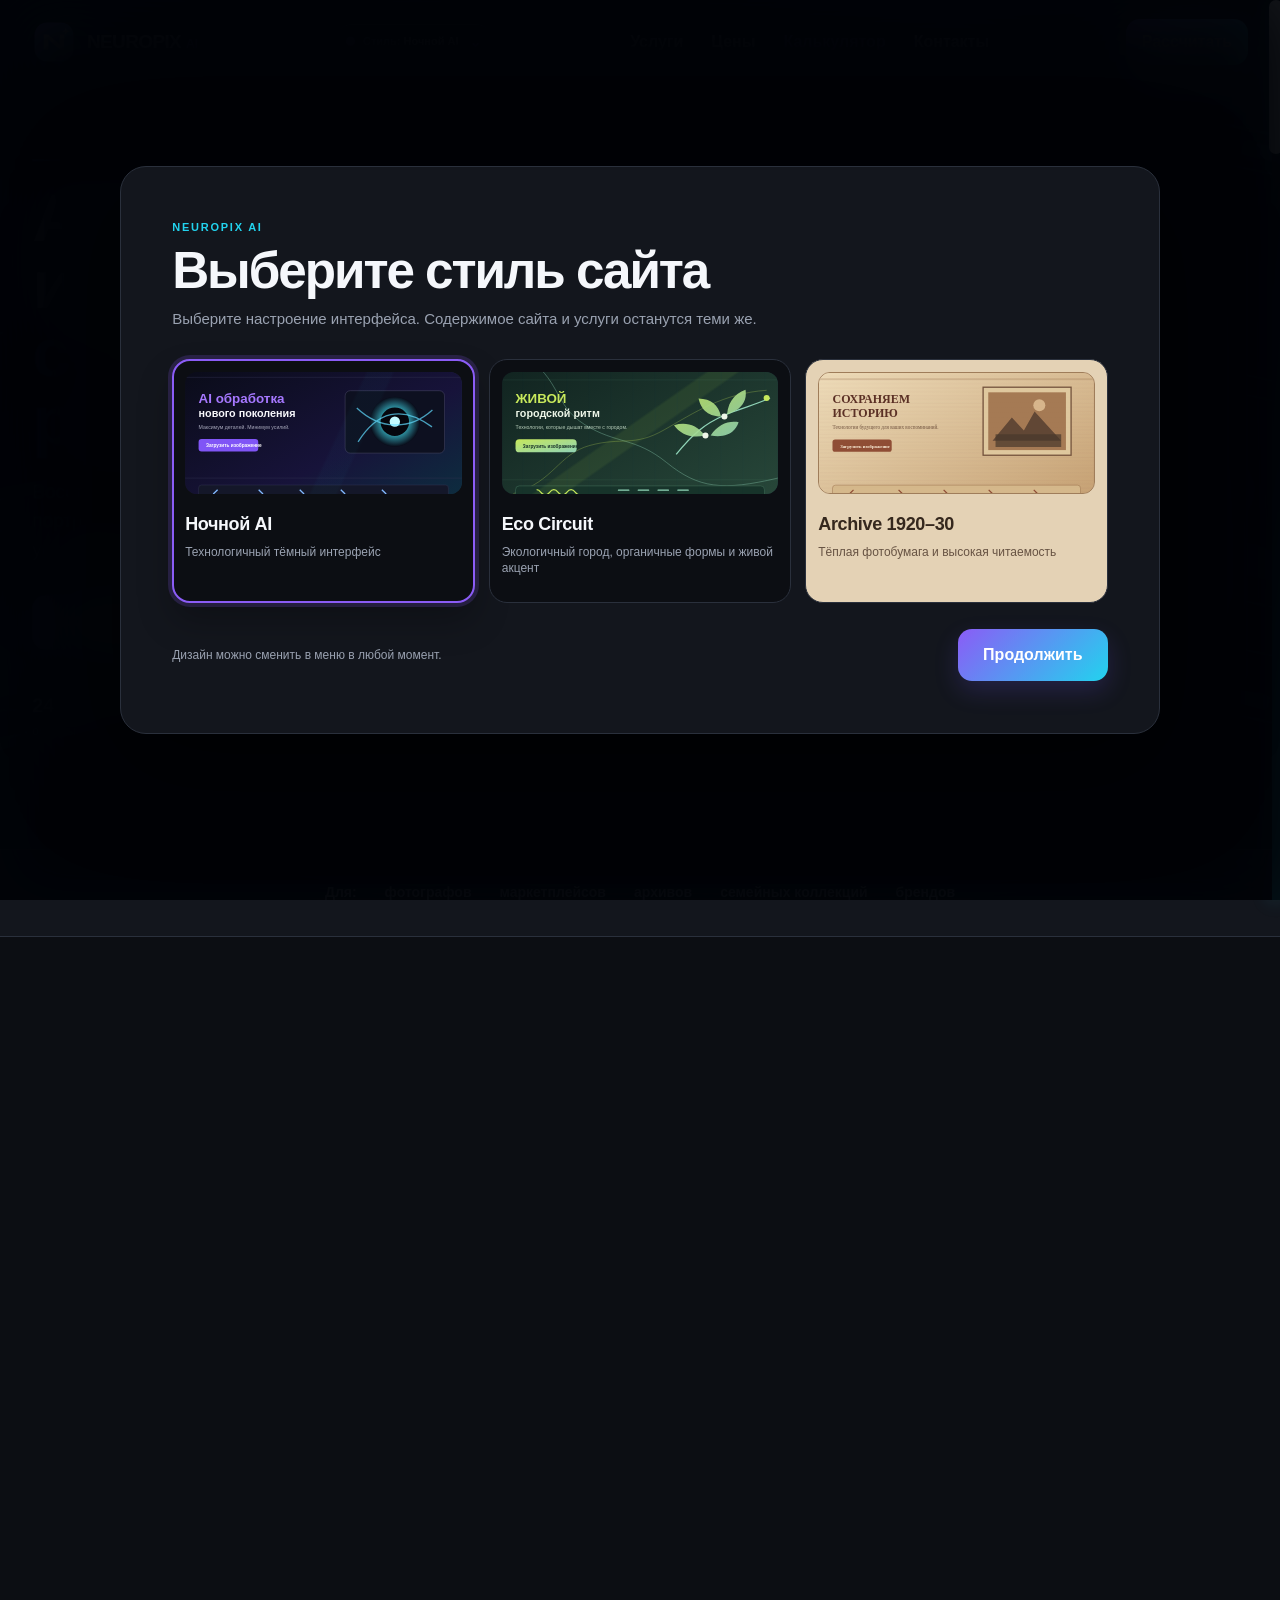
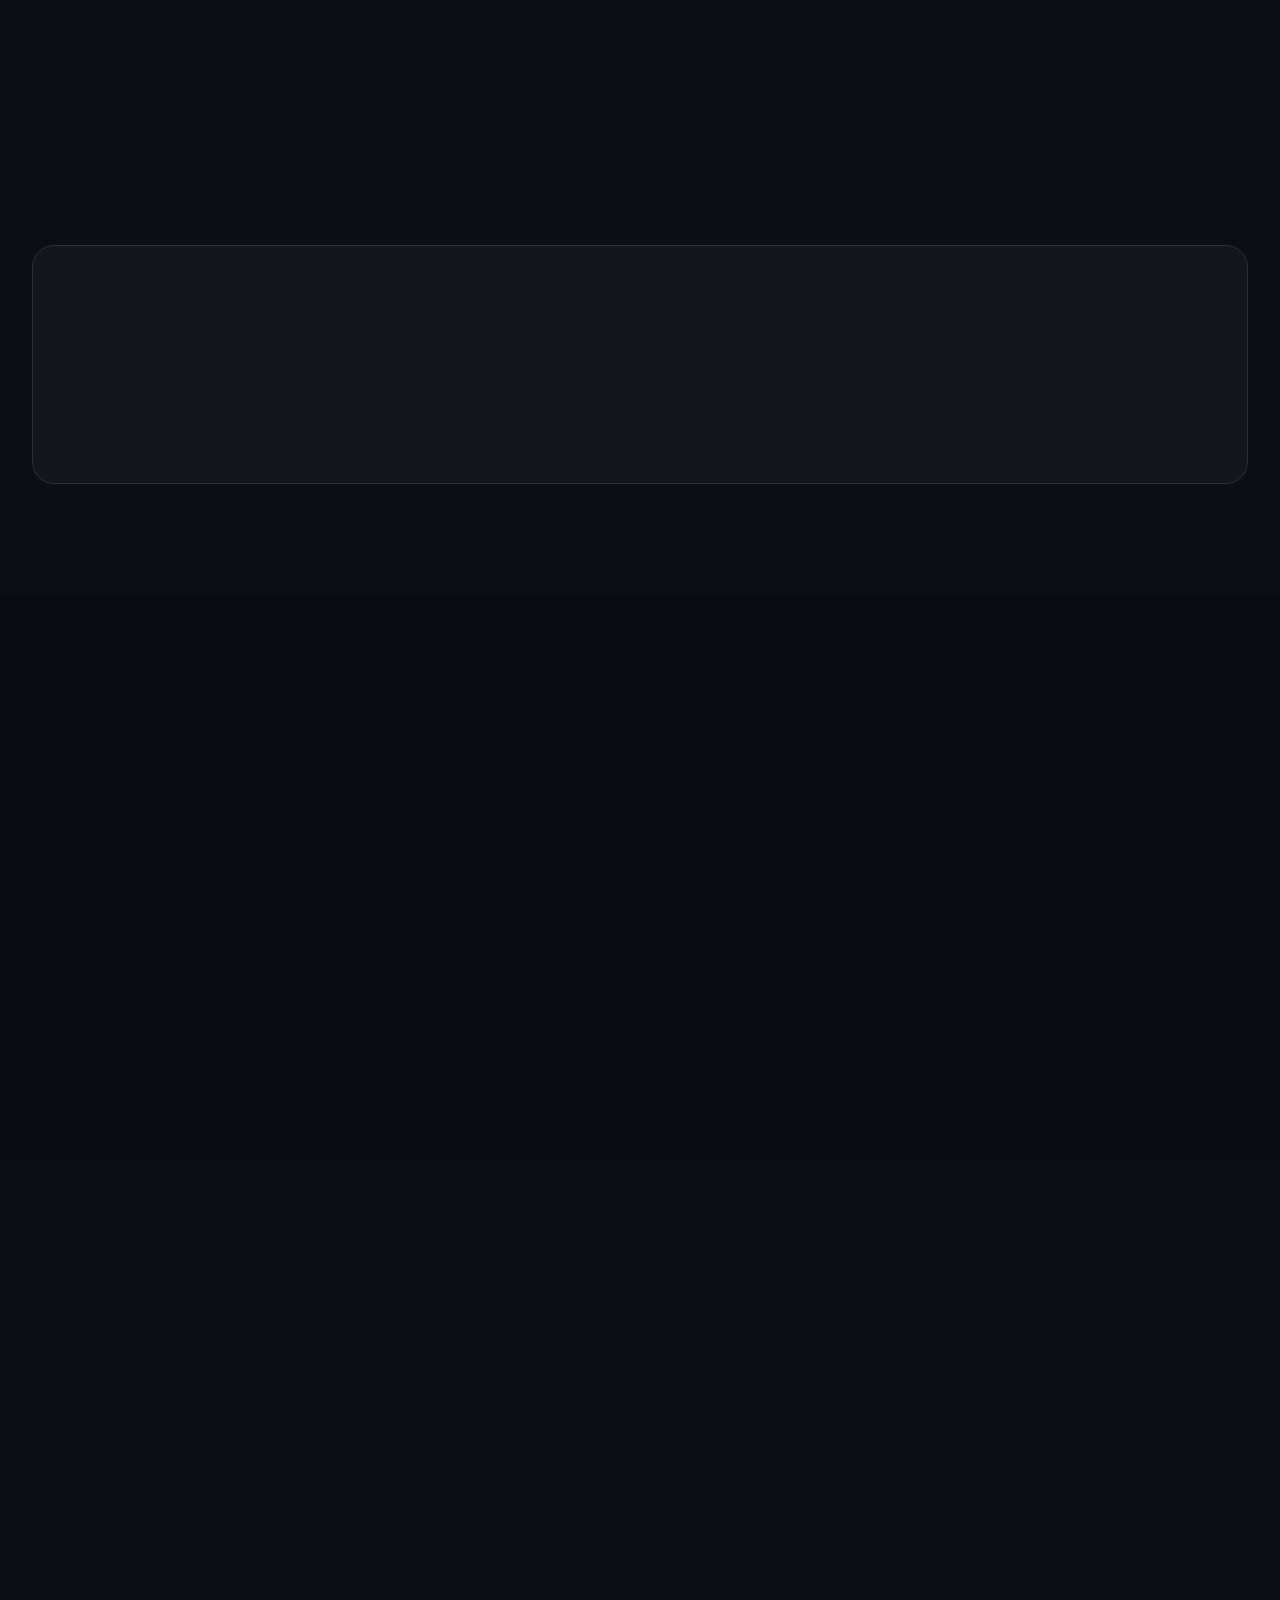
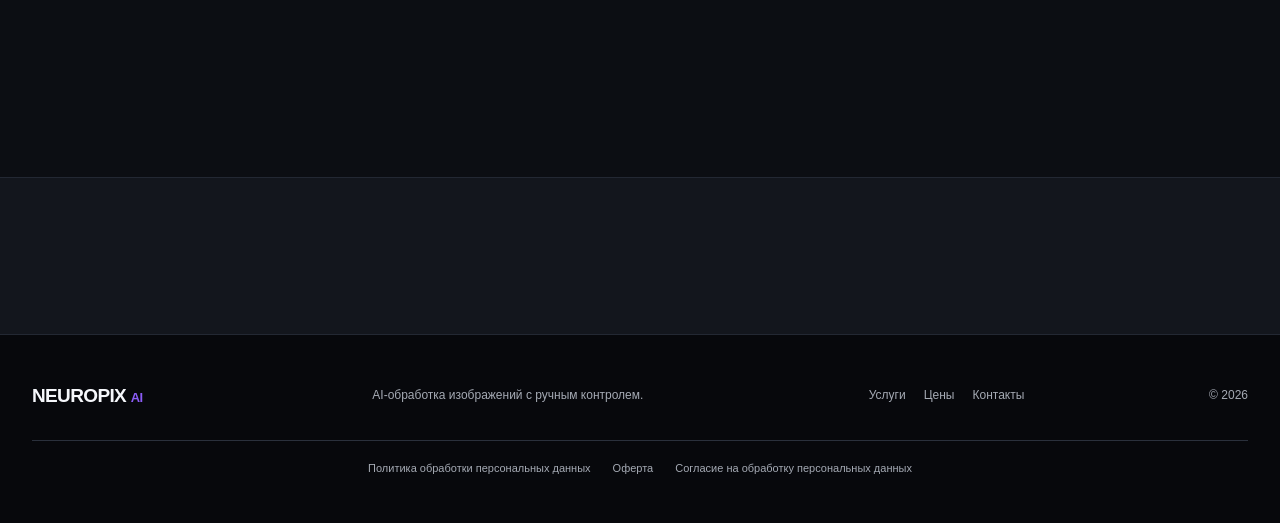
==== commit 54c49769: "feat: deliver multi-theme Neuropix landing" ====
--- a/index.html
+++ b/index.html
@@ -3,16 +3,112 @@
 <head>
   <meta charset="UTF-8">
   <meta name="viewport" content="width=device-width, initial-scale=1.0">
-  <meta name="description" content="NEUROPIX AI — реставрация, ретушь, увеличение, колоризация и AI-обработка изображений.">
-  <meta name="theme-color" content="#e3e5ea">
+  <meta http-equiv="Content-Security-Policy" content="default-src 'self'; base-uri 'self'; object-src 'none'; script-src 'self'; style-src 'self'; style-src-attr 'unsafe-inline'; img-src 'self' data:; font-src 'self'; connect-src 'self' https://script.google.com https://script.googleusercontent.com; frame-src https://www.openstreetmap.org; form-action 'self' https://script.google.com; media-src 'self'; worker-src 'none'; upgrade-insecure-requests">
+  <meta name="description" content="NEUROPIX AI в Москве: реставрация старых фотографий, AI-ретушь портретов, увеличение, колоризация и обработка изображений для маркетплейсов.">
+  <meta name="author" content="NEUROPIX AI">
+  <meta name="robots" content="index, follow, max-image-preview:large, max-snippet:-1, max-video-preview:-1">
+  <meta name="googlebot" content="index, follow">
+  <meta name="referrer" content="strict-origin-when-cross-origin">
+  <meta name="format-detection" content="telephone=no">
+  <meta name="theme-color" content="#0c0e13">
+  <meta name="geo.region" content="RU-MOW">
+  <meta name="geo.placename" content="Москва">
+  <meta name="geo.position" content="55.794;37.616">
+  <meta name="ICBM" content="55.794, 37.616">
+  <link rel="canonical" href="https://agtselishchev.github.io/neuropix_landing/">
+  <link rel="icon" href="assets/favicon.svg" type="image/svg+xml">
+  <link rel="shortcut icon" href="assets/favicon.svg" type="image/svg+xml">
+  <link rel="apple-touch-icon" href="assets/favicon.svg">
+  <meta property="og:locale" content="ru_RU">
+  <meta property="og:type" content="website">
+  <meta property="og:site_name" content="NEUROPIX AI">
+  <meta property="og:title" content="NEUROPIX AI — AI-обработка изображений">
+  <meta property="og:description" content="Реставрация, ретушь, увеличение и колоризация изображений с ручным контролем качества в Москве.">
+  <meta property="og:url" content="https://agtselishchev.github.io/neuropix_landing/">
+  <meta property="og:image" content="https://agtselishchev.github.io/neuropix_landing/photo/restoration-07.webp">
+  <meta property="og:image:alt" content="Пример реставрации фотографии NEUROPIX AI">
+  <meta name="twitter:card" content="summary_large_image">
+  <meta name="twitter:title" content="NEUROPIX AI — AI-обработка изображений">
+  <meta name="twitter:description" content="Реставрация, ретушь, увеличение и колоризация изображений с ручным контролем качества.">
+  <meta name="twitter:image" content="https://agtselishchev.github.io/neuropix_landing/photo/restoration-07.webp">
+  <script src="assets/theme-init.js"></script>
   <title>NEUROPIX AI — AI-обработка изображений</title>
+  <script type="application/ld+json">
+    {
+      "@context": "https://schema.org",
+      "@graph": [
+        {
+          "@type": "ProfessionalService",
+          "@id": "https://agtselishchev.github.io/neuropix_landing/#business",
+          "name": "NEUROPIX AI",
+          "url": "https://agtselishchev.github.io/neuropix_landing/",
+          "description": "AI-обработка изображений с ручным контролем качества: реставрация, ретушь, увеличение, колоризация и товарные фотографии.",
+          "image": "https://agtselishchev.github.io/neuropix_landing/photo/restoration-07.webp",
+          "logo": "https://agtselishchev.github.io/neuropix_landing/assets/favicon.svg",
+          "priceRange": "₽₽",
+          "areaServed": {
+            "@type": "City",
+            "name": "Москва"
+          },
+          "address": {
+            "@type": "PostalAddress",
+            "addressLocality": "Москва",
+            "addressCountry": "RU"
+          },
+          "geo": {
+            "@type": "GeoCoordinates",
+            "latitude": 55.794,
+            "longitude": 37.616
+          },
+          "hasOfferCatalog": {
+            "@type": "OfferCatalog",
+            "name": "Услуги AI-обработки изображений",
+            "itemListElement": [
+              { "@type": "Offer", "itemOffered": { "@type": "Service", "name": "Реставрация фотографий" } },
+              { "@type": "Offer", "itemOffered": { "@type": "Service", "name": "Увеличение и детализация" } },
+              { "@type": "Offer", "itemOffered": { "@type": "Service", "name": "Портретная AI-ретушь" } },
+              { "@type": "Offer", "itemOffered": { "@type": "Service", "name": "Товары и маркетплейсы" } },
+              { "@type": "Offer", "itemOffered": { "@type": "Service", "name": "Колоризация и стилизация" } }
+            ]
+          }
+        },
+        {
+          "@type": "WebSite",
+          "@id": "https://agtselishchev.github.io/neuropix_landing/#website",
+          "url": "https://agtselishchev.github.io/neuropix_landing/",
+          "name": "NEUROPIX AI",
+          "inLanguage": "ru-RU",
+          "publisher": { "@id": "./#business" }
+        },
+        {
+          "@type": "WebPage",
+          "@id": "https://agtselishchev.github.io/neuropix_landing/#webpage",
+          "url": "https://agtselishchev.github.io/neuropix_landing/",
+          "name": "NEUROPIX AI — AI-обработка изображений",
+          "isPartOf": { "@id": "./#website" },
+          "about": { "@id": "./#business" },
+          "inLanguage": "ru-RU"
+        }
+      ]
+    }
+  </script>
   <link rel="stylesheet" href="assets/styles.css">
+  <script src="assets/theme.js" defer></script>
   <script src="assets/prices.js" defer></script>
   <script src="assets/images.js" defer></script>
   <script src="assets/script.js" defer></script>
 </head>
 <body>
   <a class="skip-link" href="#main">Перейти к содержанию</a>
+
+  <div class="parallax-scene" aria-hidden="true">
+    <img class="parallax-object parallax-object--dust" src="assets/IMG/dust.svg" alt="" data-parallax-speed="0.025" data-parallax-drift="5">
+    <img class="parallax-object parallax-object--film" src="assets/IMG/film-frame.svg" alt="" data-parallax-speed="0.12" data-parallax-drift="14">
+    <img class="parallax-object parallax-object--photo" src="assets/IMG/archival-photo.svg" alt="" data-parallax-speed="0.065" data-parallax-drift="9">
+  </div>
+  <div class="scroll-progress" role="scrollbar" tabindex="0" aria-label="Положение на странице" aria-valuemin="0" aria-valuemax="100" aria-valuenow="0">
+    <span class="scroll-progress__thumb"></span>
+  </div>
 
   <header class="header" id="top">
     <div class="container header__inner">
@@ -26,6 +122,8 @@
         <span class="logo__text">NEUROPIX <small>AI</small></span>
       </a>
 
+      <div class="theme-switcher"><button class="theme-switcher__button" type="button" data-theme-open aria-haspopup="dialog" aria-controls="theme-picker"><span class="theme-switcher__dot" aria-hidden="true"></span><span class="theme-switcher__label">Стиль: <b>Ночной AI</b></span><span class="theme-switcher__chevron" aria-hidden="true">⌄</span></button></div>
+
       <nav class="nav" id="site-nav" aria-label="Основная навигация">
         <a href="#services">Услуги</a>
         <a href="#prices">Цены</a>
@@ -34,7 +132,6 @@
       </nav>
 
       <div class="header__actions">
-        <button class="icon-button theme-toggle" type="button" aria-label="Переключить тему" title="Переключить тему">◐</button>
         <button class="button button--small" type="button" data-open-calculator>Рассчитать</button>
         <button class="menu-toggle" type="button" aria-controls="site-nav" aria-expanded="false" aria-label="Открыть меню"><span></span><span></span><span></span></button>
       </div>
@@ -68,14 +165,14 @@
     </section>
 
     <section class="trust">
-      <div class="container trust__inner"><span>Для</span><div class="trust__items"><span>фотографов</span><span>маркетплейсов</span><span>архивов</span><span>семейных коллекций</span><span>брендов</span></div></div>
-    </section>
-
-    <section class="section services-section" id="services">
+      <div class="container trust__inner"><div class="trust__items"><span>Для:</span><span>фотографов</span><span>маркетплейсов</span><span>архивов</span><span>семейных коллекций</span><span>брендов</span></div></div>
+    </section>
+
+    <section class="section services-section" id="services" aria-labelledby="services-title">
       <div class="container">
         <div class="section-heading reveal">
           <p class="eyebrow"><span></span> Услуги и примеры</p>
-          <h2>Описание каждой услуги + фотогалерея</h2>
+          <h2 id="services-title">Описание каждой услуги + фотогалерея</h2>
           <p>Каждый пример — отдельный слайдер «до/после» без фильтров и декоративных эффектов на изображениях.</p>
         </div>
 
@@ -136,54 +233,109 @@
       </div>
     </section>
 
-    <section class="section section--soft" id="prices">
+    <section class="section section--soft" id="prices" aria-labelledby="prices-title">
       <div class="container">
-        <div class="section-heading reveal"><p class="eyebrow"><span></span> Стоимость</p><h2>Цены редактируются в одном файле</h2><p>Все суммы на этой странице и в калькуляторе загружаются из <code>assets/prices.js</code>.</p></div>
+        <div class="section-heading reveal"><p class="eyebrow"><span></span> Стоимость</p><h2 id="prices-title">Цены на обработку изображений</h2></div>
         <div class="pricing-grid" id="pricing-grid"></div>
         <div class="batch-note reveal"><span>Серийная обработка</span><p id="discount-note"></p><button class="text-button" type="button" data-open-calculator>Рассчитать несколько услуг →</button></div>
       </div>
     </section>
 
-    <section class="section process-section">
+    <section class="section process-section" aria-labelledby="process-title">
       <div class="container">
-        <div class="section-heading reveal"><p class="eyebrow"><span></span> Процесс</p><h2>От исходника до готового файла</h2></div>
+        <div class="section-heading reveal"><p class="eyebrow"><span></span> Процесс</p><h2 id="process-title">От исходника до готового файла</h2></div>
         <ol class="process"><li class="reveal"><span>01</span><div><h3>Получаем материал</h3><p>Вы отправляете оригиналы и референсы через облако, Telegram или форму.</p></div></li><li class="reveal" data-delay="70"><span>02</span><div><h3>Оцениваем задачу</h3><p>Проверяем качество исходников, объём и фиксируем состав работ.</p></div></li><li class="reveal" data-delay="140"><span>03</span><div><h3>Согласуем тест</h3><p>Для сложной или серийной работы делаем тестовый кадр.</p></div></li><li class="reveal" data-delay="210"><span>04</span><div><h3>Передаём результат</h3><p>Готовые файлы выдаются в согласованных форматах и размерах.</p></div></li></ol>
       </div>
     </section>
 
-    <section class="section section--dark faq-section">
+    <section class="section section--dark faq-section" aria-labelledby="faq-title">
       <div class="container faq-grid">
-        <div class="section-heading reveal"><p class="eyebrow"><span></span> Вопросы</p><h2>Что важно знать</h2></div>
+        <div class="section-heading reveal"><p class="eyebrow"><span></span> Вопросы</p><h2 id="faq-title">Что важно знать</h2></div>
         <div class="accordion reveal"><details open><summary>AI полностью заменяет ручную ретушь?</summary><p>Нет. AI используется как инструмент ускорения. Лица, текстуры, края объектов, мелкие детали и цвет проверяются вручную.</p></details><details><summary>Можно ли восстановить сильно повреждённое лицо?</summary><p>Возможность зависит от исходника и наличия дополнительных фотографий. При нехватке информации реконструкция может быть художественной.</p></details><details><summary>Какие форматы принимаются?</summary><p>JPEG, PNG, TIFF, PSD и большинство RAW-форматов. Для лучшего результата нужен оригинальный файл.</p></details><details><summary>Что с конфиденциальностью?</summary><p>Файлы используются для выполнения заказа и не публикуются без отдельного разрешения клиента.</p></details></div>
       </div>
     </section>
 
-    <section class="section contact-section" id="contacts">
+    <section class="section testimonials-section" id="reviews" aria-labelledby="reviews-title">
+      <div class="container">
+        <div class="section-heading testimonials-heading reveal">
+          <div>
+            <p class="eyebrow"><span></span> Отзывы клиентов</p>
+            <h2 id="reviews-title">Результат, который хочется сохранить</h2>
+          </div>
+          <p>Люди приходят за аккуратной обработкой — и возвращаются, когда нужно привести в порядок ещё одну важную историю.</p>
+        </div>
+
+        <div class="testimonials-carousel reveal" data-testimonials aria-roledescription="карусель" aria-label="Отзывы клиентов">
+          <div class="testimonials-viewport">
+            <div class="testimonials-track">
+              <article class="testimonial-card">
+                <div class="testimonial-card__person"><img src="people/avatar-tamara.webp" alt="Тамара Белова" loading="lazy"><div><strong>Тамара Белова</strong><span>семейный архив</span></div></div>
+                <p>«На снимке почти не осталось деталей, но после реставрации мы снова увидели лица родителей. Очень бережная работа — без ощущения, что фотографию переписали заново.»</p>
+                <span class="testimonial-card__service">Реставрация · 12 фото</span>
+              </article>
+              <article class="testimonial-card">
+                <div class="testimonial-card__person"><img src="people/avatar-stew.webp" alt="Стюарт Хилл" loading="lazy"><div><strong>Стюарт Хилл</strong><span>частный заказчик</span></div></div>
+                <p>«Получил серию кадров для большого семейного альбома. Цвета выглядят естественно, а главное — все фотографии теперь одного качества и размера.»</p>
+                <span class="testimonial-card__service">Увеличение · 8 фото</span>
+              </article>
+              <article class="testimonial-card">
+                <div class="testimonial-card__person"><img src="people/avatar-olga.webp" alt="Ольга Крылова" loading="lazy"><div><strong>Ольга Крылова</strong><span>бренд одежды</span></div></div>
+                <p>«Карточки товара собрали в единую серию за один день. Фон чистый, цвет вещей не ушёл в холодный оттенок, правок понадобилось совсем немного.»</p>
+                <span class="testimonial-card__service">Маркетплейсы · 34 фото</span>
+              </article>
+              <article class="testimonial-card">
+                <div class="testimonial-card__person"><img src="people/avatar-andrey.webp" alt="Андрей Мельников" loading="lazy"><div><strong>Андрей Мельников</strong><span>фотограф</span></div></div>
+                <p>«Отправляю сюда сложные портреты, где автоматической обработки недостаточно. Нравится, что детали сохраняются, а результат можно спокойно отдавать клиенту.»</p>
+                <span class="testimonial-card__service">AI-ретушь · 16 фото</span>
+              </article>
+              <article class="testimonial-card">
+                <div class="testimonial-card__person"><img src="people/avatar-amanda.webp" alt="Аманда Ривз" loading="lazy"><div><strong>Аманда Ривз</strong><span>семейная коллекция</span></div></div>
+                <p>«Колоризация получилась очень деликатной: снимок остался похожим на оригинал, но стал живым. Теперь это главный кадр в нашей гостиной.»</p>
+                <span class="testimonial-card__service">Колоризация · 5 фото</span>
+              </article>
+              <article class="testimonial-card">
+                <div class="testimonial-card__person"><img src="people/avata-helena.webp" alt="Елена Соколова" loading="lazy"><div><strong>Елена Соколова</strong><span>автор коллекции</span></div></div>
+                <p>«Понравился понятный процесс: сначала тестовый кадр, затем вся серия. На каждом этапе было ясно, что именно получится в финале.»</p>
+                <span class="testimonial-card__service">Стилизация · 9 фото</span>
+              </article>
+            </div>
+          </div>
+          <div class="testimonials-controls">
+            <div class="testimonials-dots" data-testimonial-dots aria-label="Выбрать отзыв"></div>
+            <div class="testimonials-arrows"><button class="icon-button" type="button" data-testimonial-prev aria-label="Предыдущий отзыв">←</button><button class="icon-button" type="button" data-testimonial-next aria-label="Следующий отзыв">→</button></div>
+          </div>
+        </div>
+      </div>
+    </section>
+
+    <section class="section contact-section" id="contacts" aria-labelledby="contacts-title">
       <div class="container contact-grid">
         <div class="contact-info reveal">
-          <p class="eyebrow"><span></span> Контакты</p><h2>Покажите исходник — предложим решение</h2><p>Работа удалённо. Личная передача материалов — в Москве по предварительной договорённости.</p>
-          <div class="contact-list"><a href="mailto:yourmail@example.com"><span>Почта</span><strong>yourmail@example.com</strong></a><a href="https://t.me/your_telegram" target="_blank" rel="noopener"><span>Telegram</span><strong>@your_telegram</strong></a><a href="tel:+79990000000"><span>Телефон</span><strong>+7 (999) 000-00-00</strong></a><div><span>Адрес</span><strong>Москва, м. Марьина Роща</strong></div></div>
+          <p class="eyebrow"><span></span> Контакты</p><h2 id="contacts-title">Покажите исходник — предложим решение</h2><p>Работа удалённо. Личная передача материалов — в Москве по предварительной договорённости.</p>
+          <div class="contact-list"><a href="mailto:yourmail@example.com"><span>Почта</span><strong>yourmail@example.com</strong></a><a href="https://t.me/your_telegram" target="_blank" rel="noopener noreferrer"><span>Telegram</span><strong>@your_telegram</strong></a><a href="tel:+79990000000"><span>Телефон</span><strong>+7 (999) 000-00-00</strong></a><div><span>Адрес</span><strong>Москва, м. Марьина Роща</strong></div></div>
           <p class="replace-note">Замените контакты на реальные перед публикацией.</p>
         </div>
 
-        <form class="contact-form reveal" id="contact-form" data-email="yourmail@example.com">
-          <h3>Получить оценку</h3><p>Форма подготовит письмо в почтовой программе посетителя.</p>
-          <label>Имя<input type="text" name="name" autocomplete="name" placeholder="Как к вам обращаться" required></label>
-          <label>Контакт<input type="text" name="contact" placeholder="Telegram, телефон или почта" required></label>
-          <label>Услуга<select name="service" id="contact-service"></select></label>
-          <label>Описание<textarea name="message" rows="6" placeholder="Количество файлов, желаемый результат, срок"></textarea></label>
-          <label class="checkbox"><input type="checkbox" required><span>Согласен на обработку данных для ответа на заявку</span></label>
-          <button class="button" type="submit">Подготовить письмо</button><p class="form-status" id="form-status" aria-live="polite"></p>
+        <form class="contact-form reveal" id="contact-form" method="post" action="https://script.google.com/macros/s/AKfycbxV5ehuyFusa5UfG4JlyUww8USqfbs64nzZGtwhmxEsWStbLFB0oJyxAggV0t7ArHUVZA/exec" accept-charset="UTF-8">
+          <h3>Получить оценку</h3><p>Оставьте данные — заявка сохранится в таблице и мы свяжемся с вами.</p>
+          <label>Имя<input type="text" name="name" autocomplete="name" placeholder="Как к вам обращаться" minlength="2" maxlength="120" required></label>
+          <label>Контакт<input type="text" name="contact" autocomplete="on" placeholder="Telegram, телефон или почта" minlength="3" maxlength="200" required></label>
+          <label>Услуга<select name="service" id="contact-service" required></select></label>
+          <label>Описание<textarea name="message" rows="6" maxlength="2000" placeholder="Количество файлов, желаемый результат, срок"></textarea></label>
+          <div class="form-honeypot" aria-hidden="true"><label>Сайт<input type="text" name="website" tabindex="-1" autocomplete="off"></label></div>
+          <input type="hidden" name="startedAt" id="form-started-at" value="">
+          <label class="checkbox"><input type="checkbox" name="consent" value="yes" required><span>Согласен на <a href="soglsiye_na_obr_pers_dannih.html">обработку персональных данных</a> для ответа на заявку</span></label>
+          <button class="button" type="submit">Отправить заявку</button><p class="form-status" id="form-status" role="status" aria-live="polite"></p>
         </form>
       </div>
 
-      <div class="container map-wrap reveal"><iframe title="Карта района Марьина Роща в Москве" src="https://www.openstreetmap.org/export/embed.html?bbox=37.594%2C55.782%2C37.635%2C55.806&amp;layer=mapnik&amp;marker=55.794%2C37.616" loading="lazy"></iframe><div class="map-card"><span>Личная передача материалов</span><strong>Москва, м. Марьина Роща</strong><p>Точное место встречи — после согласования.</p></div></div>
+      <div class="container map-wrap reveal"><iframe title="Карта района Марьина Роща в Москве" src="https://www.openstreetmap.org/export/embed.html?bbox=37.594%2C55.782%2C37.635%2C55.806&amp;layer=mapnik&amp;marker=55.794%2C37.616" loading="lazy" sandbox="allow-scripts allow-same-origin" referrerpolicy="no-referrer"></iframe><div class="map-card"><span>Личная передача материалов</span><strong>Москва, м. Марьина Роща</strong><p>Точное место встречи — после согласования.</p></div></div>
     </section>
 
     <section class="cta-section"><div class="container cta reveal"><div><p>Нужно несколько видов обработки?</p><h2>Добавьте все услуги в один расчёт</h2></div><button class="button button--light" type="button" data-open-calculator>Открыть калькулятор</button></div></section>
   </main>
 
-  <footer class="footer"><div class="container footer__grid"><a class="logo" href="#top"><span class="logo__text">NEUROPIX <small>AI</small></span></a><p>AI-обработка изображений с ручным контролем.</p><nav><a href="#services">Услуги</a><a href="#prices">Цены</a><a href="#contacts">Контакты</a></nav><p class="copyright">© <span id="year"></span></p></div></footer>
+  <footer class="footer"><div class="container footer__grid"><a class="logo" href="#top"><span class="logo__text">NEUROPIX <small>AI</small></span></a><p>AI-обработка изображений с ручным контролем.</p><nav><a href="#services">Услуги</a><a href="#prices">Цены</a><a href="#contacts">Контакты</a></nav><p class="copyright">© <span id="year"></span></p></div><div class="container footer__legal"><a href="privacy.html">Политика обработки персональных данных</a><a href="oferta.html">Оферта</a><a href="soglsiye_na_obr_pers_dannih.html">Согласие на обработку персональных данных</a></div></footer>
 
   <section class="calc-window" id="calculator-window" aria-label="Калькулятор стоимости" aria-hidden="true">
     <header class="calc-window__bar" id="calculator-drag-handle">
--- a/assets/styles.css
+++ b/assets/styles.css
@@ -1,38 +1,4 @@
 :root {
-  color-scheme: light;
-  --bg: #e3e5ea;
-  --surface: #eef0f3;
-  --surface-2: #d7dbe2;
-  --surface-3: #cfd4dc;
-  --text: #171a21;
-  --muted: #626a78;
-  --line: #c3c9d3;
-  --accent: #6d54f4;
-  --accent-2: #278fce;
-  --contrast-bg: #cfd4dc;
-  --contrast-surface: #dadee5;
-  --contrast-text: #181b22;
-  --contrast-muted: #59616f;
-  --footer-bg: #c9ced7;
-  --footer-text: #555e6c;
-  --bar-bg: #cfd4dc;
-  --bar-button: #bcc2cd;
-  --bar-text: #171a21;
-  --total-bg: #cfd4dc;
-  --compare-bg: #c6cbd4;
-  --compare-placeholder: #d1d5dd;
-  --compare-placeholder-text: #626a77;
-  --map-card-bg: #d9dde4;
-  --map-card-text: #171a21;
-  --map-card-muted: #5f6774;
-  --cta-bg: linear-gradient(135deg,#cbc6ee,#b9cfe2 56%,#b9d9de);
-  --cta-text: #1d2130;
-  --cta-muted: #5c6171;
-  --radius: 24px;
-  --shadow: 0 24px 70px rgba(34, 39, 52, .12);
-  --container: 1900px;
-}
-:root[data-theme="dark"] {
   color-scheme: dark;
   --bg:#0c0e13;
   --surface:#13161d;
@@ -41,6 +7,8 @@
   --text:#f5f7fb;
   --muted:#9aa2b1;
   --line:#2a303c;
+  --accent:#8b5cf6;
+  --accent-2:#22d3ee;
   --contrast-bg:#090b10;
   --contrast-surface:#11151c;
   --contrast-text:#f5f7fb;
@@ -57,14 +25,164 @@
   --map-card-bg:#101219;
   --map-card-text:#ffffff;
   --map-card-muted:#aeb4c0;
-  --cta-bg:linear-gradient(135deg,#29205b,#183d6d 55%,#0d5162);
+  --cta-bg:var(--surface);
   --cta-text:#ffffff;
   --cta-muted:rgba(255,255,255,.72);
+  --cta-button-bg:#f4f5f8;
+  --cta-button-text:#171a21;
+  --scroll-top:#0c0e13;
+  --scroll-mid:#1d3543;
+  --scroll-bottom:#27c3df;
+  --scroll-thumb:#ffffff;
+  --scroll-glow:rgba(39,195,223,.28);
+  --scroll-rail-width:8px;
   --shadow:0 24px 70px rgba(0,0,0,.34);
-}
+  --ease-out:cubic-bezier(.22,1,.36,1);
+  --container:1900px;
+}
+html[data-theme="urban"] {
+  --bg:#10221f;
+  --surface:#18302b;
+  --surface-2:#203b32;
+  --surface-3:#2c4b3e;
+  --text:#edf6e8;
+  --muted:#a8bbaa;
+  --line:#3f6753;
+  --contrast-bg:#0c1b18;
+  --contrast-surface:#142a24;
+  --contrast-text:#edf6e8;
+  --contrast-muted:#a7bdaa;
+  --footer-bg:#091612;
+  --footer-text:#b5c7b4;
+  --bar-bg:#0b1a16;
+  --bar-button:#2d503f;
+  --bar-text:#edf6e8;
+  --total-bg:#122a22;
+  --compare-bg:#2a493b;
+  --compare-placeholder:#294637;
+  --compare-placeholder-text:#b0c4ad;
+  --map-card-bg:#11271f;
+  --map-card-text:#edf6e8;
+  --map-card-muted:#adc3ae;
+  --cta-bg:#224333;
+  --cta-text:#edf6e8;
+  --cta-muted:rgba(237,246,232,.74);
+  --cta-button-bg:#c7e85b;
+  --cta-button-text:#13251d;
+  --accent:#c7e85b;
+  --accent-2:#8fd3b6;
+  --scroll-top:#10221f;
+  --scroll-mid:#477b61;
+  --scroll-bottom:#c7e85b;
+  --scroll-thumb:#edf6e8;
+  --scroll-glow:rgba(199,232,91,.32);
+  --shadow:0 24px 70px rgba(0,24,18,.46);
+}
+html[data-theme="archive"] {
+  color-scheme:light;
+  --bg:#efe2cb;
+  --surface:#e4d2b5;
+  --surface-2:#d7c09c;
+  --surface-3:#c7aa7d;
+  --text:#2e241b;
+  --muted:#675343;
+  --line:#b99b73;
+  --contrast-bg:#ccb083;
+  --contrast-surface:#dbc39d;
+  --contrast-text:#2f241a;
+  --contrast-muted:#5d4938;
+  --footer-bg:#33271e;
+  --footer-text:#ead9bc;
+  --bar-bg:#3c2b20;
+  --bar-button:#5a4330;
+  --bar-text:#fff4dd;
+  --total-bg:#d6bd95;
+  --compare-bg:#c2a57a;
+  --compare-placeholder:#c7ad86;
+  --compare-placeholder-text:#483527;
+  --map-card-bg:#3b2b20;
+  --map-card-text:#fff4dd;
+  --map-card-muted:#e6d0ad;
+  --cta-bg:#c9ad80;
+  --cta-text:#2e241b;
+  --cta-muted:rgba(46,36,27,.72);
+  --cta-button-bg:#4b3325;
+  --cta-button-text:#fff3dd;
+  --accent:#8f4d35;
+  --accent-2:#bd8b45;
+  --scroll-top:#efe2cb;
+  --scroll-mid:#8f4d35;
+  --scroll-bottom:#bd8b45;
+  --scroll-thumb:#8f4d35;
+  --scroll-glow:rgba(143,77,53,.3);
+  --shadow:0 24px 70px rgba(73,48,28,.2);
+}
+html[data-theme="urban"] body { background-image:radial-gradient(circle at 12% 14%,rgba(199,232,91,.1),transparent 24%),repeating-linear-gradient(118deg,transparent 0 74px,rgba(143,211,182,.055) 75px 76px,transparent 77px 148px); }
+html[data-theme="archive"] body { font-family:Georgia,"Times New Roman",serif; background-image:radial-gradient(circle at 20% 10%,rgba(255,248,229,.42),transparent 34%),repeating-linear-gradient(0deg,rgba(104,73,39,.009) 0 1px,transparent 1px 7px); }
+html[data-theme="archive"] h1,html[data-theme="archive"] h2,html[data-theme="archive"] h3,html[data-theme="archive"] .logo__text,html[data-theme="archive"] .nav,html[data-theme="archive"] button { font-family:Georgia,"Times New Roman",serif; }
+html[data-theme="archive"] h1,html[data-theme="archive"] h2 { letter-spacing:-.035em; }
+html[data-theme="archive"] .legal-document p,html[data-theme="archive"] .legal-document li,html[data-theme="archive"] .legal-document h1,html[data-theme="archive"] .legal-document h2,html[data-theme="archive"] .legal-document h3,html[data-theme="archive"] .legal-document strong { color:var(--text); }
+html[data-theme="archive"] .legal-document a,html[data-theme="archive"] .legal-document a:visited { color:#8f4d35; text-decoration-color:rgba(143,77,53,.58); }
+html[data-theme="archive"] .legal-document a:hover,html[data-theme="archive"] .legal-document a:focus-visible { color:#5b3025; text-decoration-color:#5b3025; }
+html[data-theme="archive"] .footer__legal a,html[data-theme="archive"] .footer__legal a:visited { color:#fff4dd; }
+html[data-theme="archive"] .footer__legal a:hover,html[data-theme="archive"] .footer__legal a:focus-visible { color:#d6a25d; }
+html[data-theme="urban"] .legal-document a,html[data-theme="urban"] .legal-document a:visited { color:#c7e85b; text-decoration-color:rgba(199,232,91,.56); }
+html[data-theme="urban"] .legal-document a:hover,html[data-theme="urban"] .legal-document a:focus-visible { color:#8fd3b6; text-decoration-color:#8fd3b6; }
+html[data-theme="archive"] .legal-document__meta { color:rgba(46,36,27,.68)!important; }
+html[data-theme="urban"] .hero-card,html[data-theme="urban"] .service-detail__copy,html[data-theme="urban"] .compare-card,html[data-theme="urban"] .price-card,html[data-theme="urban"] .contact-form,html[data-theme="urban"] .testimonial-card { border-radius:12px; }
+html[data-theme="archive"] .hero-card,html[data-theme="archive"] .service-detail__copy,html[data-theme="archive"] .compare-card,html[data-theme="archive"] .price-card,html[data-theme="archive"] .contact-form,html[data-theme="archive"] .testimonial-card { border-radius:8px; }
+html[data-theme="archive"] .compare__label--before,html[data-theme="archive"] .compare__label--after { color:#fff4dd; background:#4b3325; }
+html[data-theme="archive"] .button--light { border:1px solid rgba(47,36,26,.2); }
+html[data-theme="archive"] .service-detail__copy::before { color:#fff4dd; background:linear-gradient(135deg,#8f4d35,#bd8b45); box-shadow:0 16px 34px rgba(91,54,31,.18); }
+html[data-theme="archive"] .logo__mark stop:first-child { stop-color:#8f4d35; }
+html[data-theme="archive"] .logo__mark stop:last-child { stop-color:#bd8b45; }
+html[data-theme="archive"] #prices { background:#d8bd91; }
+html[data-theme="archive"] #prices .section-heading .eyebrow { color:#6c3428; font-weight:900; }
+html[data-theme="archive"] #prices .section-heading h2 { color:#241a14; text-shadow:0 1px 0 rgba(255,246,224,.25); }
+html[data-theme="archive"] #prices .price-card,html[data-theme="archive"] #prices .batch-note { background:#ead7b7; border-color:#9e7952; }
+html[data-theme="archive"] #prices .price-card>p,html[data-theme="archive"] #prices .price-card ul,html[data-theme="archive"] #prices .batch-note p { color:#4b382a; }
+html[data-theme="archive"] #prices .price-card__price strong { color:#241a14; }
+html[data-theme="archive"] .parallax-object { opacity:.05!important; mix-blend-mode:multiply; filter:sepia(1) saturate(.35) contrast(.82) blur(1px)!important; }
+html[data-theme="archive"] .parallax-object--dust { opacity:.025!important; }
+html[data-theme="archive"] .parallax-object--film { opacity:.055!important; }
+html[data-theme="archive"] .parallax-object--photo { opacity:.04!important; }
+html[data-theme="archive"] .parallax-scene { display:none; }
+html[data-theme="archive"] .hero__glow--one { background:#bd8b45; opacity:.08; }
+html[data-theme="archive"] .hero__glow--two { background:#d9c08f; opacity:.08; }
+html[data-theme="archive"] .header__actions .button--small { animation-name:calculate-pulse-archive; }
+html[data-theme="archive"] .header__actions .button--small::before { border-color:rgba(189,139,69,.72); animation-name:calculate-ring-archive; }
+html[data-theme="archive"] .footer .logo { color:#fff4dd; }
+html[data-theme="archive"] .footer .logo__text small { color:#d6a25d; }
+html[data-theme="urban"] .parallax-scene::before { content:""; position:absolute; inset:0; background:repeating-linear-gradient(118deg,transparent 0 86px,rgba(143,211,182,.1) 87px 88px,transparent 89px 174px),linear-gradient(145deg,transparent 0 57%,rgba(199,232,91,.12) 57.2% 57.5%,transparent 57.8%); opacity:.72; }
+html[data-theme="urban"] .parallax-scene::after { content:""; position:absolute; inset:-10%; background:radial-gradient(circle at 18% 25%,rgba(199,232,91,.65) 0 2px,transparent 3px),radial-gradient(circle at 76% 18%,rgba(143,211,182,.6) 0 2px,transparent 3px),radial-gradient(circle at 64% 74%,rgba(199,232,91,.48) 0 2px,transparent 3px); background-size:240px 280px,310px 340px,280px 300px; opacity:.35; animation:eco-node-drift 18s ease-in-out infinite alternate; }
+html[data-theme="urban"] .hero__glow--one { background:#8fd3b6; opacity:.12; }
+html[data-theme="urban"] .hero__glow--two { background:#c7e85b; opacity:.09; }
+html[data-theme="urban"] .hero-card,html[data-theme="urban"] .service-detail__copy,html[data-theme="urban"] .compare-card,html[data-theme="urban"] .price-card,html[data-theme="urban"] .contact-form,html[data-theme="urban"] .testimonial-card { border-radius:28px 12px 24px 16px; }
+html[data-theme="urban"] .logo__mark { clip-path:circle(50%); }
+html[data-theme="urban"] .logo__mark rect { rx:23px; ry:23px; }
+html[data-theme="urban"] .service-detail__copy::before { border-radius:68% 32% 58% 42% / 44% 56% 44% 56%; background:linear-gradient(145deg,#d6f27b 0%,#a8df8b 48%,#75c9a5 100%); color:#173127; box-shadow:10px 14px 30px rgba(199,232,91,.16); transform:rotate(-9deg); }
+html[data-theme="urban"] .service-detail__copy::after { content:""; position:absolute; top:25px; right:25px; width:13px; height:25px; border:2px solid #8fd3b6; border-radius:100% 0 100% 0; opacity:.78; transform:rotate(38deg); animation:eco-leaf-sway 5.6s ease-in-out infinite; }
+html[data-theme="urban"] .button:not(.button--light):not(.button--ghost) { color:#13251d; box-shadow:0 12px 28px rgba(199,232,91,.14); }
+html[data-theme="urban"] .header__actions .button--small::before { border-color:rgba(199,232,91,.68); }
+html[data-theme="urban"] .nav a::after,html[data-theme="urban"] .nav__button::after,html[data-theme="urban"] .checkbox a::after { background:linear-gradient(90deg,#8fd3b6,#c7e85b); }
+html[data-theme="archive"] .nav a::after,html[data-theme="archive"] .nav__button::after,html[data-theme="archive"] .checkbox a::after { background:linear-gradient(90deg,#8f4d35,#bd8b45); }
+html[data-theme="urban"] .testimonial-card { position:relative; overflow:hidden; }
+html[data-theme="urban"] .testimonial-card > * { position:relative; z-index:1; }
+html[data-theme="urban"] .testimonial-card::before { content:""; position:absolute; z-index:2; top:0; left:24px; width:64px; height:3px; border-radius:0 0 8px 8px; background:linear-gradient(90deg,#8fd3b6,#c7e85b); }
+html[data-theme="urban"] .testimonial-card::after { content:""; position:absolute; z-index:0; inset:0; padding:1px; border-radius:inherit; background:conic-gradient(from 0deg,transparent 0 62%,rgba(199,232,91,.88) 71%,rgba(143,211,182,.8) 78%,transparent 88% 100%); -webkit-mask:linear-gradient(#000 0 0) content-box,linear-gradient(#000 0 0); -webkit-mask-composite:xor; mask-composite:exclude; animation:eco-review-border 9.6s linear infinite; pointer-events:none; }
+html[data-theme="urban"] .testimonial-card:nth-child(2)::after { animation-duration:11.2s; animation-delay:-3.6s; }
+html[data-theme="urban"] .testimonial-card:nth-child(3)::after { animation-duration:8.7s; animation-delay:-5.1s; }
+html[data-theme="urban"] .testimonial-card:nth-child(4)::after { animation-duration:10.8s; animation-delay:-2.2s; }
+html[data-theme="urban"] .testimonial-card:nth-child(5)::after { animation-duration:12.4s; animation-delay:-7s; }
+html[data-theme="urban"] .testimonial-card:nth-child(6)::after { animation-duration:9.1s; animation-delay:-1.4s; }
+html[data-theme="urban"] .scroll-progress { background:linear-gradient(180deg,#10221f 0%,#477b61 52%,#c7e85b 100%); box-shadow:0 0 20px rgba(199,232,91,.32); }
+html[data-theme="urban"] .scroll-progress__thumb { background:#edf6e8; box-shadow:0 0 16px rgba(199,232,91,.32); }
+html[data-theme="archive"] .parallax-scene::before { content:""; position:absolute; inset:0; background:radial-gradient(circle at 80% 20%,rgba(129,85,39,.12),transparent 20%),repeating-linear-gradient(110deg,transparent 0 88px,rgba(104,73,39,.045) 89px 90px); mix-blend-mode:multiply; }
 * { box-sizing: border-box; }
-html { scroll-behavior: smooth; }
+html { scroll-behavior: smooth; scrollbar-width:none; }
+html::-webkit-scrollbar { width:0; height:0; }
 body { margin:0; color:var(--text); background:var(--bg); font-family:"Segoe UI",Arial,Helvetica,sans-serif; line-height:1.55; font-weight:400; -webkit-font-smoothing:antialiased; text-rendering:optimizeLegibility; }
+main,footer { position:relative; z-index:1; }
 button, input, select, textarea { font: inherit; }
 a { color:inherit; text-decoration:none; }
 button { color:inherit; }
@@ -76,6 +194,18 @@
 .skip-link { position:fixed; top:-100px; left:20px; z-index:9999; padding:10px 14px; color:var(--text); background:var(--surface); border:1px solid var(--line); }
 .skip-link:focus { top:20px; }
 
+.parallax-scene { position:fixed; inset:0; z-index:0; overflow:hidden; pointer-events:none; }
+.parallax-object { position:absolute; display:block; max-width:none; pointer-events:none; user-select:none; will-change:transform; transform:translate3d(0,var(--parallax-y,0px),0) rotate(var(--parallax-rotate,0deg)); }
+.parallax-object--dust { inset:0; width:100%; height:100%; object-fit:cover; opacity:.16; mix-blend-mode:screen; filter:blur(.15px); }
+.parallax-object--film { top:10%; right:-110px; width:420px; opacity:.2; --parallax-rotate:12deg; mix-blend-mode:screen; filter:blur(.7px); }
+.parallax-object--photo { top:52%; left:-125px; width:380px; opacity:.14; --parallax-rotate:-12deg; mix-blend-mode:screen; filter:sepia(.2) saturate(.72) blur(.7px); }
+.scroll-progress { position:fixed; inset:0 0 0 auto; z-index:250; width:var(--scroll-rail-width); cursor:ns-resize; touch-action:none; background:linear-gradient(180deg,var(--scroll-top) 0%,var(--scroll-mid) 52%,var(--scroll-bottom) 100%); box-shadow:0 0 20px var(--scroll-glow); }
+.scroll-progress::before { content:""; position:absolute; inset:0 -9px; }
+.scroll-progress__thumb { position:absolute; top:0; right:50%; width:14px; height:clamp(86px,18vh,154px); border-radius:999px; background:var(--scroll-thumb); box-shadow:0 0 16px var(--scroll-glow); transform:translate(50%,var(--scroll-thumb-y,0px)); transition:transform .12s linear,background .2s ease,box-shadow .2s ease; pointer-events:none; }
+.scroll-progress:hover .scroll-progress__thumb { background:var(--accent-2); box-shadow:0 0 20px var(--scroll-glow); }
+html[data-theme="archive"] .scroll-progress { background:linear-gradient(180deg,#efe2cb 0%,#8f4d35 52%,#bd8b45 100%); box-shadow:0 0 20px rgba(143,77,53,.3); }
+html[data-theme="archive"] .scroll-progress__thumb { background:#8f4d35; box-shadow:0 0 16px rgba(143,77,53,.3); }
+
 .header { position:fixed; inset:0 0 auto; z-index:200; border-bottom:1px solid transparent; transition:background .2s ease,border-color .2s ease; }
 .header.is-scrolled { background:color-mix(in srgb, var(--bg) 90%, transparent); border-color:var(--line); backdrop-filter:blur(18px); }
 .header__inner { min-height:84px; display:flex; align-items:center; justify-content:space-between; gap:28px; }
@@ -83,22 +213,80 @@
 .logo__mark { width:44px; height:44px; }
 .logo__text { font-size:19px; }
 .logo__text small { color:var(--accent); font-size:.68em; }
-.nav { display:flex; align-items:center; gap:24px; font-size:14px; font-weight:720; }
+.theme-switcher { flex:0 0 auto; }
+.theme-switcher__button { display:flex; align-items:center; gap:8px; border:1px solid var(--line); border-radius:999px; padding:8px 11px; color:var(--muted); background:color-mix(in srgb,var(--surface) 78%,transparent); cursor:pointer; font-size:11px; font-weight:760; transition:color .15s ease,border-color .15s ease,transform .15s ease,background .15s ease; }
+.theme-switcher__button:hover,.theme-switcher__button:focus-visible { color:var(--text); border-color:var(--accent); background:var(--surface); transform:translateY(-2px); }
+.theme-switcher__dot { width:9px; height:9px; flex:0 0 9px; border-radius:50%; background:var(--accent); box-shadow:0 0 10px color-mix(in srgb,var(--accent) 65%,transparent); }
+.theme-switcher__label b { color:var(--text); font-weight:800; }
+.theme-switcher__chevron { margin-left:2px; color:var(--accent); font-size:15px; line-height:.7; }
+.nav { display:flex; align-items:center; gap:28px; font-size:16px; font-weight:760; }
 .nav__button, .text-button { border:0; padding:0; color:var(--accent); background:none; cursor:pointer; font-weight:780; }
+.nav a,.nav__button { position:relative; padding:4px 0; margin:-4px 0; transition:color .12s ease,transform .12s ease; }
+.nav a::after,.nav__button::after { content:""; position:absolute; left:0; right:0; bottom:-7px; height:3px; border-radius:999px; background:linear-gradient(90deg,#8b5cf6,#22d3ee); transform:scaleX(0); transform-origin:left center; transition:transform .12s ease; }
+html[data-theme="urban"] .nav a::after,html[data-theme="urban"] .nav__button::after { background:linear-gradient(90deg,#8fd3b6,#c7e85b); }
+html[data-theme="archive"] .nav a::after,html[data-theme="archive"] .nav__button::after { background:linear-gradient(90deg,#8f4d35,#bd8b45); }
+.nav a:hover,.nav a:focus-visible,.nav__button:hover,.nav__button:focus-visible { color:#fff; transform:translateY(-4px); }
+html[data-theme="archive"] .nav a:hover,html[data-theme="archive"] .nav a:focus-visible,html[data-theme="archive"] .nav__button:hover,html[data-theme="archive"] .nav__button:focus-visible { color:#5b3025; }
+.nav a:hover::after,.nav a:focus-visible::after,.nav__button:hover::after,.nav__button:focus-visible::after { transform:scaleX(1); }
 .header__actions { display:flex; align-items:center; gap:10px; }
-.icon-button, .menu-toggle { width:42px; height:42px; border:1px solid var(--line); border-radius:12px; background:var(--surface); cursor:pointer; }
+.icon-button, .menu-toggle { width:42px; height:42px; border:1px solid var(--line); border-radius:12px; color:var(--text); background:var(--surface); cursor:pointer; }
 .menu-toggle { display:none; place-content:center; gap:4px; }
 .menu-toggle span { display:block; width:18px; height:2px; background:currentColor; }
 .button { border:0; border-radius:14px; padding:14px 20px; background:linear-gradient(135deg,var(--accent),var(--accent-2)); color:#fff; font-weight:800; cursor:pointer; box-shadow:0 10px 25px rgba(114,87,255,.18); }
 .button--small { padding:11px 16px; }
+.header__actions .button--small { position:relative; isolation:isolate; animation:calculate-pulse 4.8s ease-in-out 1.1s infinite; }
+.header__actions .button--small::before { content:""; position:absolute; z-index:-1; inset:-5px; border:1px solid rgba(39,195,223,.7); border-radius:17px; opacity:0; animation:calculate-ring 4.8s ease-out 1.1s infinite; }
 .button--ghost { border:1px solid var(--line); color:var(--text); background:var(--surface); box-shadow:none; }
 .button--light { color:var(--text); background:var(--surface); }
+
+/* First-visit theme choice: the page behind the dialog is intentionally unreadable. */
+body.theme-picker-open { overflow:hidden; }
+.theme-picker[hidden] { display:none; }
+.theme-picker { position:fixed; inset:0; z-index:3000; display:grid; place-items:center; padding:24px; opacity:0; visibility:hidden; transition:opacity .18s ease,visibility .18s ease; }
+.theme-picker.is-open { opacity:1; visibility:visible; }
+.theme-picker__backdrop { position:absolute; inset:0; background:rgba(1,3,7,.92); backdrop-filter:blur(34px) saturate(.25) brightness(.28); }
+.theme-picker__panel { position:relative; width:min(100%,1040px); max-height:calc(100vh - 48px); overflow:auto; padding:clamp(26px,4vw,54px); color:var(--text); background:var(--surface); border:1px solid var(--line); border-radius:26px; box-shadow:0 30px 100px rgba(0,0,0,.58); transform:translateY(16px) scale(.97); transition:transform .24s var(--ease-out); }
+.theme-picker.is-open .theme-picker__panel { transform:none; }
+.theme-picker__eyebrow { margin:0 0 9px; color:var(--accent-2); font-size:11px; font-weight:850; letter-spacing:.16em; text-transform:uppercase; }
+.theme-picker__panel h2 { margin:0 0 10px; font-size:clamp(30px,4vw,54px); }
+.theme-picker__description { max-width:650px; margin:0 0 28px; color:var(--muted); font-size:15px; }
+.theme-picker__cards { display:grid; grid-template-columns:repeat(3,minmax(0,1fr)); gap:14px; }
+.theme-card { position:relative; min-height:244px; display:flex; flex-direction:column; align-items:flex-start; padding:12px; overflow:hidden; border:1px solid var(--line); border-radius:18px; color:var(--text); background:var(--bg); cursor:pointer; text-align:left; transition:transform .18s var(--ease-out),border-color .18s ease,box-shadow .18s ease; }
+.theme-card:hover,.theme-card:focus-visible { transform:translateY(-5px); border-color:var(--accent); box-shadow:0 16px 30px rgba(0,0,0,.2); }
+.theme-card.is-selected { border:2px solid var(--accent); padding:11px; box-shadow:0 0 0 4px color-mix(in srgb,var(--accent) 18%,transparent),0 18px 34px rgba(0,0,0,.26); }
+.theme-card__preview { position:relative; width:100%; height:122px; display:block; overflow:hidden; margin-bottom:17px; border-radius:12px; background:#0c0e13; }
+.theme-card__preview img { position:relative; z-index:1; width:100%; height:100%; display:block; object-fit:cover; }
+.theme-card__preview::before { content:""; position:absolute; inset:0; opacity:.7; }
+.theme-card__preview::before { z-index:2; opacity:.08; }
+.theme-card__preview i,.theme-card__preview b,.theme-card__preview em { position:absolute; display:block; border-radius:5px; }
+.theme-card__preview i { left:14px; top:14px; width:34%; height:9px; background:rgba(255,255,255,.9); }
+.theme-card__preview b { left:14px; right:14px; bottom:15px; height:46px; background:rgba(255,255,255,.13); border:1px solid rgba(255,255,255,.25); }
+.theme-card__preview em { right:15px; top:30px; width:34px; height:34px; border-radius:50%; background:#8b5cf6; box-shadow:0 0 30px #8b5cf6; }
+.theme-card--night .theme-card__preview { background:linear-gradient(135deg,#0c0e13,#1d1a3a 58%,#143342); }
+.theme-card--night .theme-card__preview::before { background:linear-gradient(115deg,transparent 0 54%,rgba(34,211,238,.32) 55% 62%,transparent 63%); }
+.theme-card--urban .theme-card__preview { background:linear-gradient(135deg,#0d171e,#1d3440); }
+.theme-card--urban .theme-card__preview::before { background:repeating-linear-gradient(90deg,transparent 0 20px,rgba(66,184,255,.12) 21px 22px),linear-gradient(145deg,transparent 0 45%,#b8ed4f 46% 52%,transparent 53%); }
+.theme-card--urban .theme-card__preview em { background:#b8ed4f; box-shadow:0 0 26px rgba(184,237,79,.85); }
+.theme-card--archive { color:#35281e; background:#e4d2b5; }
+.theme-card--archive .theme-card__preview { background:linear-gradient(135deg,#eadbc3,#b28e68); border:1px solid #9f7d5a; }
+.theme-card--archive .theme-card__preview::before { background:repeating-linear-gradient(0deg,rgba(79,48,27,.08) 0 1px,transparent 1px 5px); }
+.theme-card--archive .theme-card__preview i { background:#4b3325; }
+.theme-card--archive .theme-card__preview b { background:rgba(75,51,37,.16); border-color:rgba(75,51,37,.35); }
+.theme-card--archive .theme-card__preview em { background:#8f4d35; box-shadow:0 0 26px rgba(143,77,53,.45); }
+.theme-card__title { font-size:18px; font-weight:850; letter-spacing:-.02em; }
+.theme-card__text { margin-top:5px; color:var(--muted); font-size:12px; line-height:1.4; }
+.theme-card--archive .theme-card__text { color:#675343; }
+.theme-card__check { position:absolute; top:20px; right:20px; width:25px; height:25px; display:none; place-items:center; border-radius:50%; color:#fff; background:var(--accent); font-size:14px; font-weight:900; }
+.theme-card.is-selected .theme-card__check { display:grid; }
+.theme-picker__footer { display:flex; align-items:center; justify-content:space-between; gap:20px; margin-top:26px; }
+.theme-picker__footer p { margin:0; color:var(--muted); font-size:12px; }
+.theme-picker__continue { min-width:150px; }
 
 .hero { position:relative; overflow:hidden; min-height:760px; padding-top:150px; display:flex; align-items:center; }
 .hero__grid { display:grid; grid-template-columns:minmax(0,1.02fr) minmax(520px,.98fr); align-items:center; gap:clamp(48px,5vw,110px); }
 .hero__glow { position:absolute; width:480px; height:480px; border-radius:50%; filter:blur(110px); opacity:.12; pointer-events:none; }
-.hero__glow--one { right:5%; top:5%; background:#7358ff; }
-.hero__glow--two { left:-12%; bottom:-20%; background:#21b6db; }
+.hero__glow--one { right:5%; top:5%; background:#7358ff; animation:glow-drift-one 12s ease-in-out infinite alternate; }
+.hero__glow--two { left:-12%; bottom:-20%; background:#21b6db; animation:glow-drift-two 15s ease-in-out infinite alternate; }
 .eyebrow { display:flex; align-items:center; gap:9px; margin:0 0 14px; color:var(--accent); font-size:12px; font-weight:850; text-transform:uppercase; letter-spacing:.12em; }
 .eyebrow span { width:28px; height:2px; background:currentColor; }
 h1,h2,h3,p { margin-top:0; }
@@ -112,12 +300,13 @@
 .hero__facts li { display:grid; gap:1px; }
 .hero__facts strong { font-size:20px; }
 .hero__facts span { color:var(--muted); font-size:12px; }
-.hero-card { max-width:820px; margin-left:auto; padding:14px; background:var(--surface); border:1px solid var(--line); border-radius:28px; box-shadow:var(--shadow); }
+.hero-card { max-width:820px; margin-left:auto; padding:14px; background:var(--surface); border:1px solid var(--line); border-radius:28px; box-shadow:var(--shadow); transform:translate3d(0,0,0); will-change:transform; }
+.hero__visual.is-visible .hero-card { animation:hero-card-float 7s ease-in-out .35s infinite; }
 .hero-card__top,.hero-card__meta { display:flex; justify-content:space-between; gap:20px; padding:8px 8px 14px; color:var(--muted); font-size:12px; }
 .hero-card__meta { padding:14px 8px 7px; }
 .status i { display:inline-block; width:7px; height:7px; margin-right:5px; border-radius:50%; background:#28c77a; }
 .trust { border-block:1px solid var(--line); background:var(--surface); }
-.trust__inner { min-height:86px; display:flex; align-items:center; justify-content:space-between; gap:28px; }
+.trust__inner { min-height:86px; display:flex; align-items:center; justify-content: center; gap:28px; }
 .trust__inner>span { color:var(--muted); font-size:12px; text-transform:uppercase; letter-spacing:.12em; }
 .trust__items { display:flex; justify-content:flex-end; gap:28px; color:var(--muted); font-weight:720; font-size:14px; }
 
@@ -146,11 +335,13 @@
 .compare__placeholder { position:absolute; inset:0; display:grid; place-content:center; padding:20px; text-align:center; color:var(--compare-placeholder-text); background:var(--compare-placeholder); font-size:12px; line-height:1.7; }
 .compare__placeholder code { font-size:10px; overflow-wrap:anywhere; }
 .compare__image { position:absolute; inset:0; width:100%; height:100%; object-fit:cover; margin:0; padding:0; border:0; opacity:1; filter:none; transform:none; transition:none; }
-.compare__after { position:absolute; inset:0; width:100%; overflow:hidden; clip-path:inset(0 calc(100% - var(--position)) 0 0); }
+.compare__image.is-loaded { animation:image-reveal 1.15s var(--ease-out) both; }
+.compare__after { position:absolute; inset:0; width:100%; overflow:hidden; clip-path:inset(0 0 0 var(--position)); }
 .compare__after .compare__image { width:100%; height:100%; object-fit:cover; object-position:center; }
 .compare__label { position:absolute; top:10px; z-index:4; padding:5px 8px; color:#fff; background:rgba(0,0,0,.65); border-radius:7px; font-size:10px; font-weight:800; pointer-events:none; }
-.compare__label--before { right:10px; }
-.compare__label--after { left:10px; }
+.compare__label--before { left:10px; background:rgba(12,14,19,.88); opacity:var(--before-label-opacity,1); }
+.compare__label--after { right:10px; background:rgba(12,14,19,.88); opacity:var(--after-label-opacity,.35); }
+.compare__label { transition:opacity .16s ease; }
 .compare__line { position:absolute; z-index:3; top:0; bottom:0; left:var(--position); width:2px; background:#fff; transform:translateX(-1px); pointer-events:none; }
 .compare__line::after { content:'↔'; position:absolute; left:50%; top:50%; width:32px; height:32px; display:grid; place-items:center; transform:translate(-50%,-50%); border-radius:50%; color:#111; background:#fff; font-size:14px; font-weight:900; }
 .compare__range { position:absolute; z-index:5; inset:0; width:100%; height:100%; margin:0; opacity:0; cursor:ew-resize; }
@@ -188,14 +379,28 @@
 .contact-form>p { color:var(--muted); font-size:13px; }
 .contact-form label,.calc-window label { display:grid; gap:7px; margin-bottom:14px; color:var(--muted); font-size:12px; font-weight:720; }
 input,select,textarea { width:100%; border:1px solid var(--line); border-radius:11px; padding:12px 13px; color:var(--text); background:var(--bg); outline:none; }
+select { color-scheme:dark; }
+select option { color:var(--text); background:var(--bg); }
+select option:checked { color:var(--cta-button-text); background:var(--accent); }
+html[data-theme="night"] select option:checked { color:#fff; background:#8b5cf6; }
+html[data-theme="urban"] select option:checked { color:#13251d; background:#c7e85b; }
+html[data-theme="archive"] select { color-scheme:light; }
+html[data-theme="archive"] select option { color:#2e241b; background:#efe2cb; }
+html[data-theme="archive"] select option:checked { color:#fff4dd; background:#8f4d35; }
 textarea { resize:vertical; }
 input:focus,select:focus,textarea:focus { border-color:var(--accent); box-shadow:0 0 0 3px color-mix(in srgb,var(--accent) 14%,transparent); }
 .checkbox { display:flex!important; grid-template-columns:auto 1fr; align-items:flex-start; gap:9px!important; }
 .checkbox input { width:auto; margin-top:4px; }
+.checkbox a { position:relative; display:inline-block; color:var(--text); text-decoration:none; transition:color .12s ease,transform .12s ease; }
+.checkbox a::after { content:""; position:absolute; left:0; right:0; bottom:-4px; height:2px; border-radius:999px; background:linear-gradient(90deg,#8b5cf6,#22d3ee); transform:scaleX(0); transform-origin:left center; transition:transform .12s ease; }
+html[data-theme="urban"] .checkbox a::after { background:linear-gradient(90deg,#8fd3b6,#c7e85b); }
+html[data-theme="archive"] .checkbox a::after { background:linear-gradient(90deg,#8f4d35,#bd8b45); }
+.checkbox a:hover,.checkbox a:focus-visible { color:#fff; transform:translateY(-3px); }
+.checkbox a:hover::after,.checkbox a:focus-visible::after { transform:scaleX(1); }
 .form-status { min-height:20px; margin:10px 0 0!important; }
+.form-honeypot { position:absolute!important; left:-10000px!important; width:1px!important; height:1px!important; overflow:hidden!important; opacity:0!important; pointer-events:none!important; }
 .map-wrap { position:relative; height:440px; margin-top:70px; overflow:hidden; border:1px solid var(--line); border-radius:24px; }
 .map-wrap iframe { width:100%; height:100%; border:0; }
-:root[data-theme="dark"] .map-wrap iframe { filter:invert(.90) hue-rotate(180deg) brightness(.78) contrast(.92); }
 .map-card { position:absolute; left:25px; bottom:25px; max-width:360px; padding:20px; color:var(--map-card-text); background:var(--map-card-bg); border:1px solid var(--line); border-radius:16px; box-shadow:var(--shadow); }
 .map-card span { display:block; margin-bottom:6px; color:#a89aff; font-size:10px; font-weight:850; text-transform:uppercase; letter-spacing:.1em; }
 .map-card p { margin:7px 0 0; color:var(--map-card-muted); font-size:12px; }
@@ -208,6 +413,50 @@
 .footer .logo { color:var(--text); }
 .footer p { margin:0; font-size:12px; }
 .footer nav { display:flex; gap:18px; font-size:12px; }
+.footer__legal { display:flex; flex-wrap:wrap; justify-content:center; gap:10px 22px; margin-top:30px; padding-top:20px; border-top:1px solid var(--line); text-align:center; }
+.footer__legal a,.footer__legal a:visited { color:var(--footer-text); font-size:11px; line-height:1.45; transition:color .15s ease; }
+.footer__legal a:hover,.footer__legal a:focus-visible { color:var(--text); }
+
+/* Standalone legal pages use the same dark palette as the landing page. */
+.legal-page { min-height:100vh; color:var(--text); background:var(--bg); }
+.legal-page main { padding:148px 0 80px; }
+.legal-header { position:fixed; inset:0 0 auto; z-index:10; background:color-mix(in srgb,var(--bg) 90%,transparent); border-bottom:1px solid var(--line); backdrop-filter:blur(18px); }
+.legal-header__inner { min-height:84px; display:flex; align-items:center; justify-content:space-between; gap:24px; }
+.legal-header__back { color:var(--muted); font-size:14px; font-weight:700; transition:color .15s ease,transform .15s ease; }
+.legal-header__back:hover,.legal-header__back:focus-visible { color:var(--text); transform:translateX(-3px); }
+.legal-document { max-width:980px; margin:0 auto; padding:clamp(28px,5vw,64px); background:var(--surface); border:1px solid var(--line); border-radius:28px; box-shadow:var(--shadow); }
+.legal-document__eyebrow { margin:0 0 14px; color:var(--accent-2); font-size:12px; font-weight:850; letter-spacing:.12em; text-transform:uppercase; }
+.legal-document h1 { margin-bottom:16px; font-size:clamp(36px,5vw,64px); color:#fff; }
+.legal-document h2 { margin:38px 0 12px; font-size:clamp(23px,3vw,32px); color:#fff; }
+.legal-document h3 { margin:26px 0 8px; color:#fff; font-size:18px; }
+.legal-document p,.legal-document li { color:#fff; font-size:15px; line-height:1.7; }
+.legal-document ul,.legal-document ol { margin:10px 0 18px; padding-left:24px; }
+.legal-document strong { color:#fff; }
+.legal-document a,.legal-document a:visited { color:#8edff0; text-decoration:underline; text-decoration-color:rgba(142,223,240,.48); text-underline-offset:3px; }
+.legal-document__meta { margin-bottom:34px; color:rgba(255,255,255,.68)!important; font-size:13px!important; }
+.legal-document__contact { margin-top:30px; padding:18px 20px; background:var(--bg); border:1px solid var(--line); border-radius:16px; }
+.legal-page .footer { margin-top:0; }
+
+.testimonials-section { overflow:hidden; background:var(--bg); }
+.testimonials-heading { display:grid; grid-template-columns:minmax(0,1.1fr) minmax(280px,.9fr); align-items:end; gap:80px; }
+.testimonials-heading>p { max-width:480px; margin:0 0 8px auto; color:var(--muted); font-size:17px; }
+.testimonials-carousel { min-width:0; }
+.testimonials-viewport { overflow:hidden; padding-top:12px; margin-top:-12px; }
+.testimonials-track { display:flex; gap:16px; transform:translateX(0); transition:transform .45s ease; }
+.testimonial-card { flex:0 0 calc((100% - 32px) / 3); min-height:278px; display:flex; flex-direction:column; padding:26px; background:var(--surface); border:1px solid var(--line); border-radius:22px; }
+.testimonial-card__person { display:flex; align-items:center; gap:13px; margin-bottom:22px; }
+.testimonial-card__person img { width:54px; height:54px; flex:0 0 54px; object-fit:cover; border-radius:50%; border:2px solid var(--line); }
+.testimonial-card__person div { display:grid; gap:2px; }
+.testimonial-card__person strong { font-size:15px; }
+.testimonial-card__person span { color:var(--muted); font-size:12px; }
+.testimonial-card>p { flex:1; margin:0; color:var(--text); font-size:15px; line-height:1.55; }
+.testimonial-card__service { display:block; margin-top:24px; color:var(--accent); font-size:11px; font-weight:800; letter-spacing:.08em; text-transform:uppercase; }
+.testimonials-controls { display:flex; align-items:center; justify-content:space-between; gap:20px; margin-top:26px; }
+.testimonials-dots { display:flex; gap:7px; }
+.testimonial-dot { width:24px; height:4px; padding:0; border:0; border-radius:999px; background:var(--line); cursor:pointer; }
+.testimonial-dot.is-active { background:var(--accent); }
+.testimonials-arrows { display:flex; gap:8px; }
+.testimonials-arrows .icon-button { display:grid; place-items:center; font-size:18px; }
 
 /* Calculator: floating, closeable, minimizable, draggable; max 90% viewport height, 650px width. */
 .calc-window { position:fixed; z-index:1000; display:none; width:650px; max-width:calc(100vw - 24px); max-height:90vh; overflow:hidden; color:var(--text); background:var(--surface); border:1px solid var(--line); border-radius:18px; box-shadow:0 30px 90px rgba(0,0,0,.28); }
@@ -243,15 +492,142 @@
 .calc-actions .button { flex:1; }
 .calc-footnote { margin:10px 0 0; color:var(--muted); font-size:10px; }
 
-.reveal { opacity:0; transform:translateY(18px); transition:opacity .5s ease,transform .5s ease; }
+.section-heading .eyebrow { opacity:0; transform:translateX(-24px); }
+.section-heading h2 { opacity:0; transform:translateY(34px) scale(.96); }
+.section-heading>p:last-child { opacity:0; transform:translateY(20px); }
+.section-heading.reveal.is-visible .eyebrow { animation:heading-eyebrow-in .8s var(--ease-out) both; }
+.section-heading.reveal.is-visible h2 { animation:heading-in 1.05s var(--ease-out) .1s both; }
+.section-heading.reveal.is-visible>p:last-child { animation:copy-line-in .85s var(--ease-out) .28s both; }
+.hero__content.is-visible h1 { animation:heading-in .9s var(--ease-out) .05s both; }
+.hero__content.is-visible .hero__lead { animation:copy-line-in .65s var(--ease-out) .18s both; }
+.hero__content.is-visible .hero__buttons { animation:copy-line-in .65s var(--ease-out) .28s both; }
+.hero__content.is-visible .hero__facts { animation:copy-line-in .65s var(--ease-out) .36s both; }
+.reveal { opacity:0; transform:translateY(76px) scale(.92); transition:opacity 1.15s var(--ease-out),transform 1.15s var(--ease-out); }
 .reveal.is-visible { opacity:1; transform:none; }
-
-/* Theme consistency */
+.service-detail__copy>* { opacity:0; }
+.service-detail__gallery .compare-card { opacity:0; filter:blur(6px); }
+.service-detail__copy>* { transform:translateY(28px); }
+.service-detail__gallery .compare-card { transform:translateY(70px) scale(.92) rotateX(7deg); }
+.service-detail.is-visible .service-detail__copy>* { animation:copy-line-in .9s var(--ease-out) both; }
+.service-detail.is-visible .service-detail__copy>*:nth-child(1) { animation-delay:.08s; }
+.service-detail.is-visible .service-detail__copy>*:nth-child(2) { animation-delay:.13s; }
+.service-detail.is-visible .service-detail__copy>*:nth-child(3) { animation-delay:.18s; }
+.service-detail.is-visible .service-detail__copy>*:nth-child(4) { animation-delay:.23s; }
+.service-detail.is-visible .service-detail__copy>*:nth-child(5) { animation-delay:.28s; }
+.service-detail.is-visible .service-detail__copy>*:nth-child(6) { animation-delay:.33s; }
+.service-detail.is-visible .service-detail__copy>*:nth-child(7) { animation-delay:.38s; }
+.service-detail.is-visible .service-detail__gallery .compare-card { animation:gallery-card-in 1.1s var(--ease-out) both; }
+.service-detail.is-visible .service-detail__gallery .compare-card:nth-child(2) { animation-delay:.18s; }
+.service-detail.is-visible .service-detail__gallery .compare-card:nth-child(3) { animation-delay:.36s; }
+.service-detail.is-floating .service-detail__copy { animation:service-copy-float 8s ease-in-out infinite; }
+.service-detail.is-floating .service-detail__gallery .compare-card { opacity:1; filter:none; transform:none; animation:photo-card-float 6.8s ease-in-out infinite; }
+.service-detail.is-floating .service-detail__gallery .compare-card:nth-child(2) { animation-delay:.55s; }
+.service-detail.is-floating .service-detail__gallery .compare-card:nth-child(3) { animation-delay:1.1s; }
+.price-card.is-floating { opacity:1; filter:none; animation:price-card-float 7.2s ease-in-out infinite; }
+.process li.is-floating { opacity:1; filter:none; animation:process-card-float 7.6s ease-in-out infinite; }
+.process li.is-floating:nth-child(2) { animation-delay:.4s; }
+.process li.is-floating:nth-child(3) { animation-delay:.8s; }
+.process li.is-floating:nth-child(4) { animation-delay:1.2s; }
+.testimonials-carousel.is-floating .testimonial-card { animation:testimonial-card-float 7.4s ease-in-out infinite; }
+.testimonials-carousel.is-floating .testimonial-card:nth-child(2) { animation-delay:.5s; }
+.testimonials-carousel.is-floating .testimonial-card:nth-child(3) { animation-delay:1s; }
+.testimonials-carousel.is-floating .testimonial-card:nth-child(4) { animation-delay:1.5s; }
+.testimonials-carousel.is-floating .testimonial-card:nth-child(5) { animation-delay:2s; }
+.testimonials-carousel.is-floating .testimonial-card:nth-child(6) { animation-delay:2.5s; }
+
+/* Text stays crisp while sections animate into view. Images may still use a soft reveal. */
+.reveal,.section-heading .eyebrow,.section-heading h2,.section-heading>p:last-child,.service-detail__copy>* { filter:none!important; }
+
+@keyframes heading-eyebrow-in {
+  from { opacity:0; transform:translateX(-14px); }
+  to { opacity:1; transform:none; }
+}
+@keyframes heading-in {
+  from { opacity:0; transform:translateY(22px); }
+  to { opacity:1; transform:none; }
+}
+@keyframes copy-line-in {
+  from { opacity:0; transform:translateY(28px); }
+  to { opacity:1; transform:none; }
+}
+@keyframes gallery-card-in {
+  from { opacity:0; transform:translateY(70px) scale(.92) rotateX(7deg); filter:blur(6px); }
+  to { opacity:1; transform:none; filter:blur(0); }
+}
+@keyframes image-reveal {
+  from { opacity:0; transform:scale(1.12); filter:blur(10px); }
+  to { opacity:1; transform:none; filter:blur(0); }
+}
+@keyframes glow-drift-one {
+  from { transform:translate3d(-20px,-12px,0) scale(.92); }
+  to { transform:translate3d(26px,20px,0) scale(1.08); }
+}
+@keyframes glow-drift-two {
+  from { transform:translate3d(24px,12px,0) scale(1.05); }
+  to { transform:translate3d(-26px,-20px,0) scale(.9); }
+}
+@keyframes hero-card-float {
+  0%,100% { transform:translate3d(0,0,0); }
+  50% { transform:translate3d(0,-8px,0); }
+}
+@keyframes service-copy-float {
+  0%,100% { transform:translate3d(0,0,0); }
+  50% { transform:translate3d(0,-5px,0); }
+}
+@keyframes photo-card-float {
+  0%,100% { transform:translate3d(0,0,0) rotate(0deg); }
+  50% { transform:translate3d(0,-8px,0) rotate(.35deg); }
+}
+@keyframes price-card-float {
+  0%,100% { transform:translate3d(0,0,0); }
+  50% { transform:translate3d(0,-6px,0); }
+}
+@keyframes process-card-float {
+  0%,100% { transform:translate3d(0,0,0); }
+  50% { transform:translate3d(0,-5px,0); }
+}
+@keyframes testimonial-card-float {
+  0%,100% { transform:translate3d(0,0,0); }
+  50% { transform:translate3d(0,-7px,0); }
+}
+@keyframes nav-item-in {
+  from { opacity:0; transform:translateY(-12px); }
+  to { opacity:1; transform:none; }
+}
+@keyframes calculate-pulse {
+  0%,100% { box-shadow:0 10px 25px rgba(114,87,255,.18); }
+  10% { box-shadow:0 0 0 5px rgba(39,195,223,.12),0 12px 34px rgba(39,195,223,.28); }
+  22% { box-shadow:0 10px 25px rgba(114,87,255,.18); }
+}
+@keyframes calculate-ring {
+  0%,60%,100% { opacity:0; transform:scale(.86); }
+  12%,35% { opacity:1; transform:scale(1.08); }
+}
+@keyframes calculate-pulse-archive {
+  0%,100% { box-shadow:0 10px 25px rgba(143,77,53,.18); }
+  10% { box-shadow:0 0 0 5px rgba(189,139,69,.14),0 12px 34px rgba(143,77,53,.28); }
+  22% { box-shadow:0 10px 25px rgba(143,77,53,.18); }
+}
+@keyframes calculate-ring-archive {
+  0%,60%,100% { opacity:0; transform:scale(.86); }
+  12%,35% { opacity:1; transform:scale(1.08); }
+}
+@keyframes eco-node-drift {
+  from { transform:translate3d(-1.5%,0,0) rotate(-1deg); }
+  to { transform:translate3d(1.5%,2%,0) rotate(1deg); }
+}
+@keyframes eco-leaf-sway {
+  0%,100% { transform:rotate(38deg) translateY(0); }
+  50% { transform:rotate(50deg) translateY(-3px); }
+}
+@keyframes eco-review-border {
+  from { transform:rotate(0deg); }
+  to { transform:rotate(360deg); }
+}
+
+/* Dark-only theme consistency */
 ::selection { background:color-mix(in srgb,var(--accent) 28%,transparent); }
-:root[data-theme="light"] .button--ghost { background:var(--surface); }
-:root[data-theme="light"] .section--dark .eyebrow,
-:root[data-theme="light"] .section--dark .service-detail__number { color:var(--accent); }
-:root[data-theme="dark"] .button--light { background:#f4f5f8; color:#171a21; }
+.button--light { background:var(--cta-button-bg); color:var(--cta-button-text); }
 
 @media (max-width:1600px) {
   .service-detail__gallery { grid-template-columns:repeat(2,minmax(0,430px)); }
@@ -272,6 +648,7 @@
 @media (max-width:820px) {
   .section { padding:82px 0; }
   .header__actions .button { display:none; }
+  .theme-switcher__label { display:none; }
   .hero { min-height:auto; padding-top:130px; }
   .hero__grid,.faq-grid,.contact-grid { grid-template-columns:1fr; gap:44px; }
   .hero__visual { max-width:640px; }
@@ -282,6 +659,14 @@
   .process { grid-template-columns:1fr 1fr; }
   .process li:nth-child(2) { border-right:0; }
   .cta { align-items:flex-start; flex-direction:column; }
+  .testimonials-heading { grid-template-columns:1fr; gap:0; }
+  .testimonials-heading>p { margin:0 0 34px; }
+  .testimonial-card { flex-basis:calc((100% - 16px) / 2); }
+  .theme-picker__cards { grid-template-columns:1fr; }
+  .theme-card { min-height:0; display:grid; grid-template-columns:132px 1fr; column-gap:14px; align-items:center; }
+  .theme-card__preview { grid-row:span 2; height:88px; margin:0; }
+  .theme-card__text { margin-top:0; }
+  .theme-card__check { top:50%; right:14px; transform:translateY(-50%); }
 }
 @media (max-width:620px) {
   .container { width:min(calc(100% - 28px),var(--container)); }
@@ -300,14 +685,26 @@
   .map-card { left:14px; right:14px; bottom:14px; }
   .footer__grid { grid-template-columns:1fr; }
   .footer nav { flex-wrap:wrap; }
+  .footer__legal { flex-direction:column; gap:9px; }
+  .theme-picker { padding:12px; }
+  .theme-picker__panel { max-height:calc(100vh - 24px); padding:22px 16px; border-radius:20px; }
+  .theme-picker__footer { align-items:stretch; flex-direction:column; }
+  .theme-picker__continue { width:100%; }
+  .legal-header__inner { gap:12px; }
+  .legal-header__back { font-size:11px; }
   .calc-window { max-width:calc(100vw - 12px); }
   .calc-window__body { padding:14px; }
   .calc-item__grid { grid-template-columns:1fr; }
   .calc-total>div { align-items:flex-start; flex-direction:column; }
   .calc-actions { flex-direction:column; }
+  .testimonial-card { flex-basis:100%; }
+  .testimonials-controls { margin-top:20px; }
 }
 @media (prefers-reduced-motion:reduce) {
   html { scroll-behavior:auto; }
-  *,*::before,*::after { transition-duration:.01ms!important; animation-duration:.01ms!important; }
-  .reveal { opacity:1; transform:none; }
-}
+  *,*::before,*::after { transition-duration:.01ms!important; animation:none!important; }
+  .reveal { opacity:1; transform:none; filter:none; }
+  .section-heading .eyebrow,.section-heading h2,.section-heading>p:last-child,
+  .service-detail__copy>*,.service-detail__gallery .compare-card { opacity:1; transform:none; filter:none; }
+  .nav a,.nav__button,.header__actions .button--small,.header__actions .button--small::before { animation:none!important; }
+}
